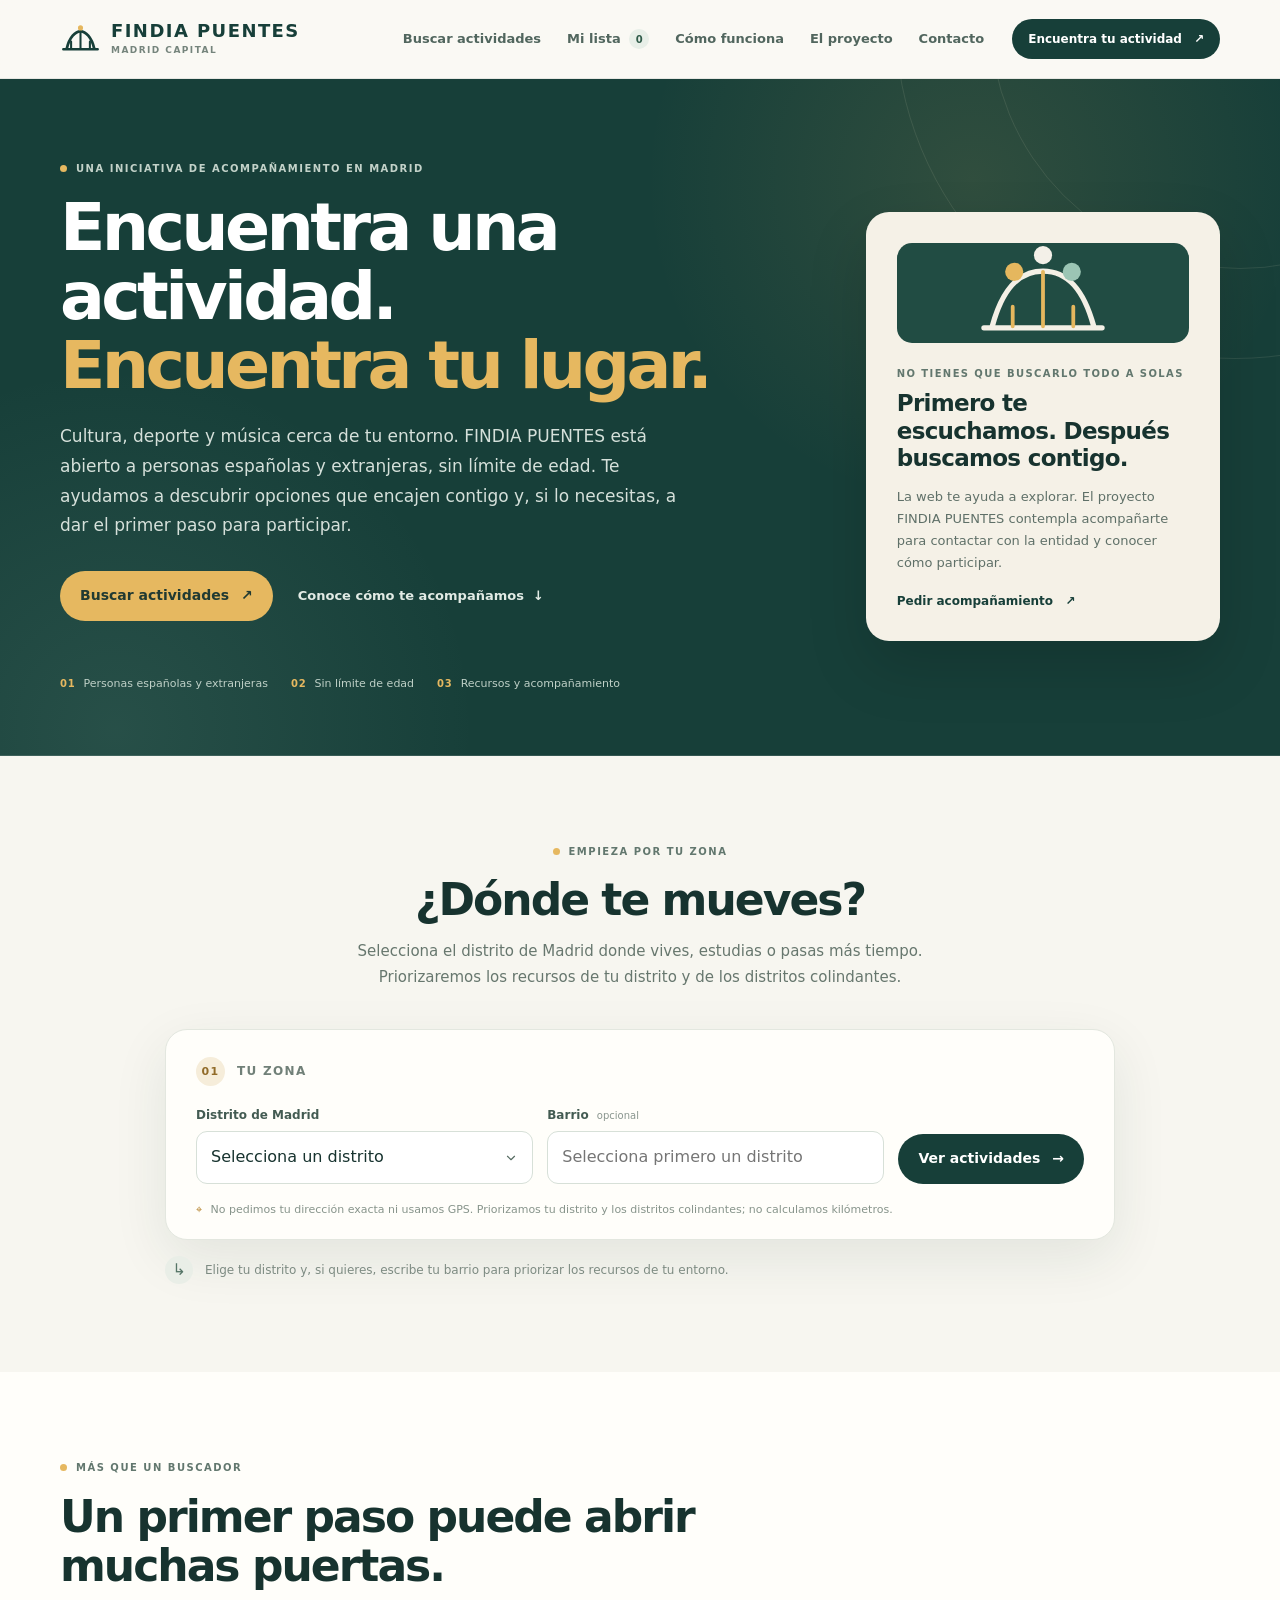
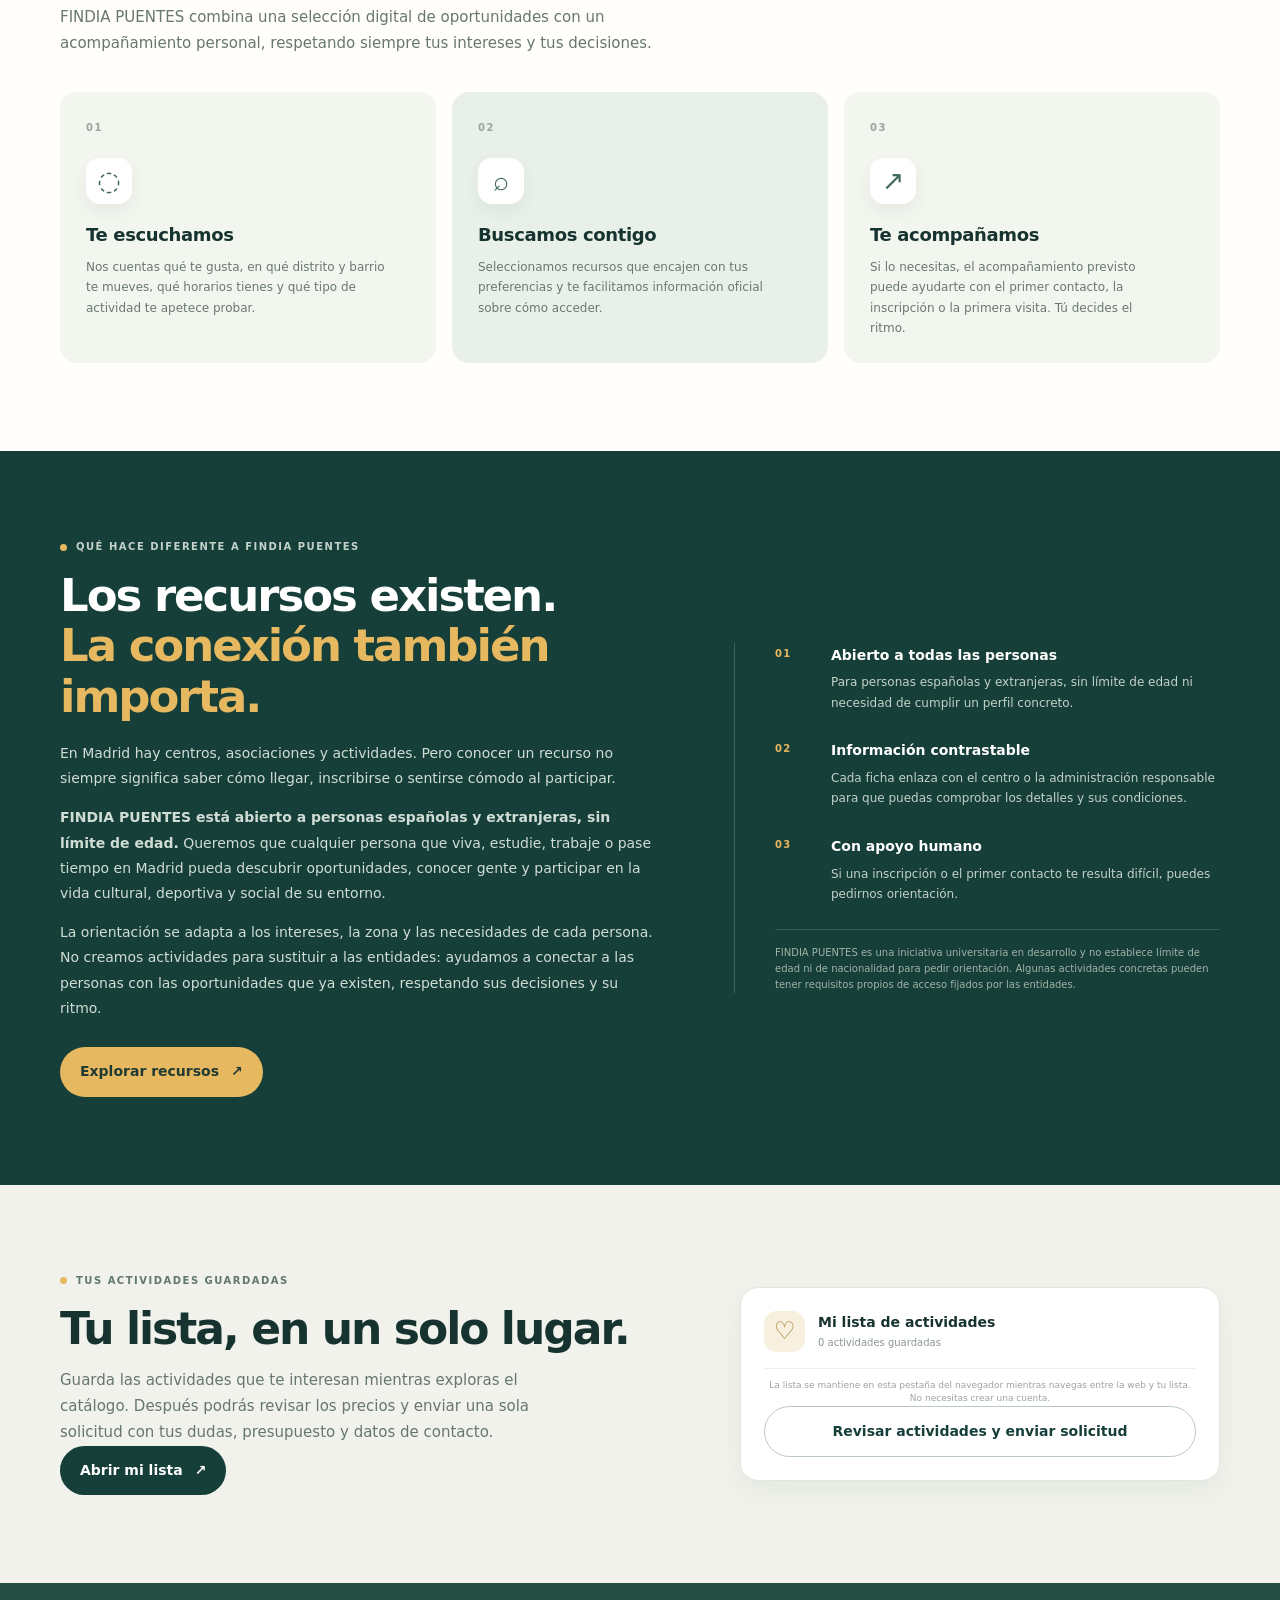
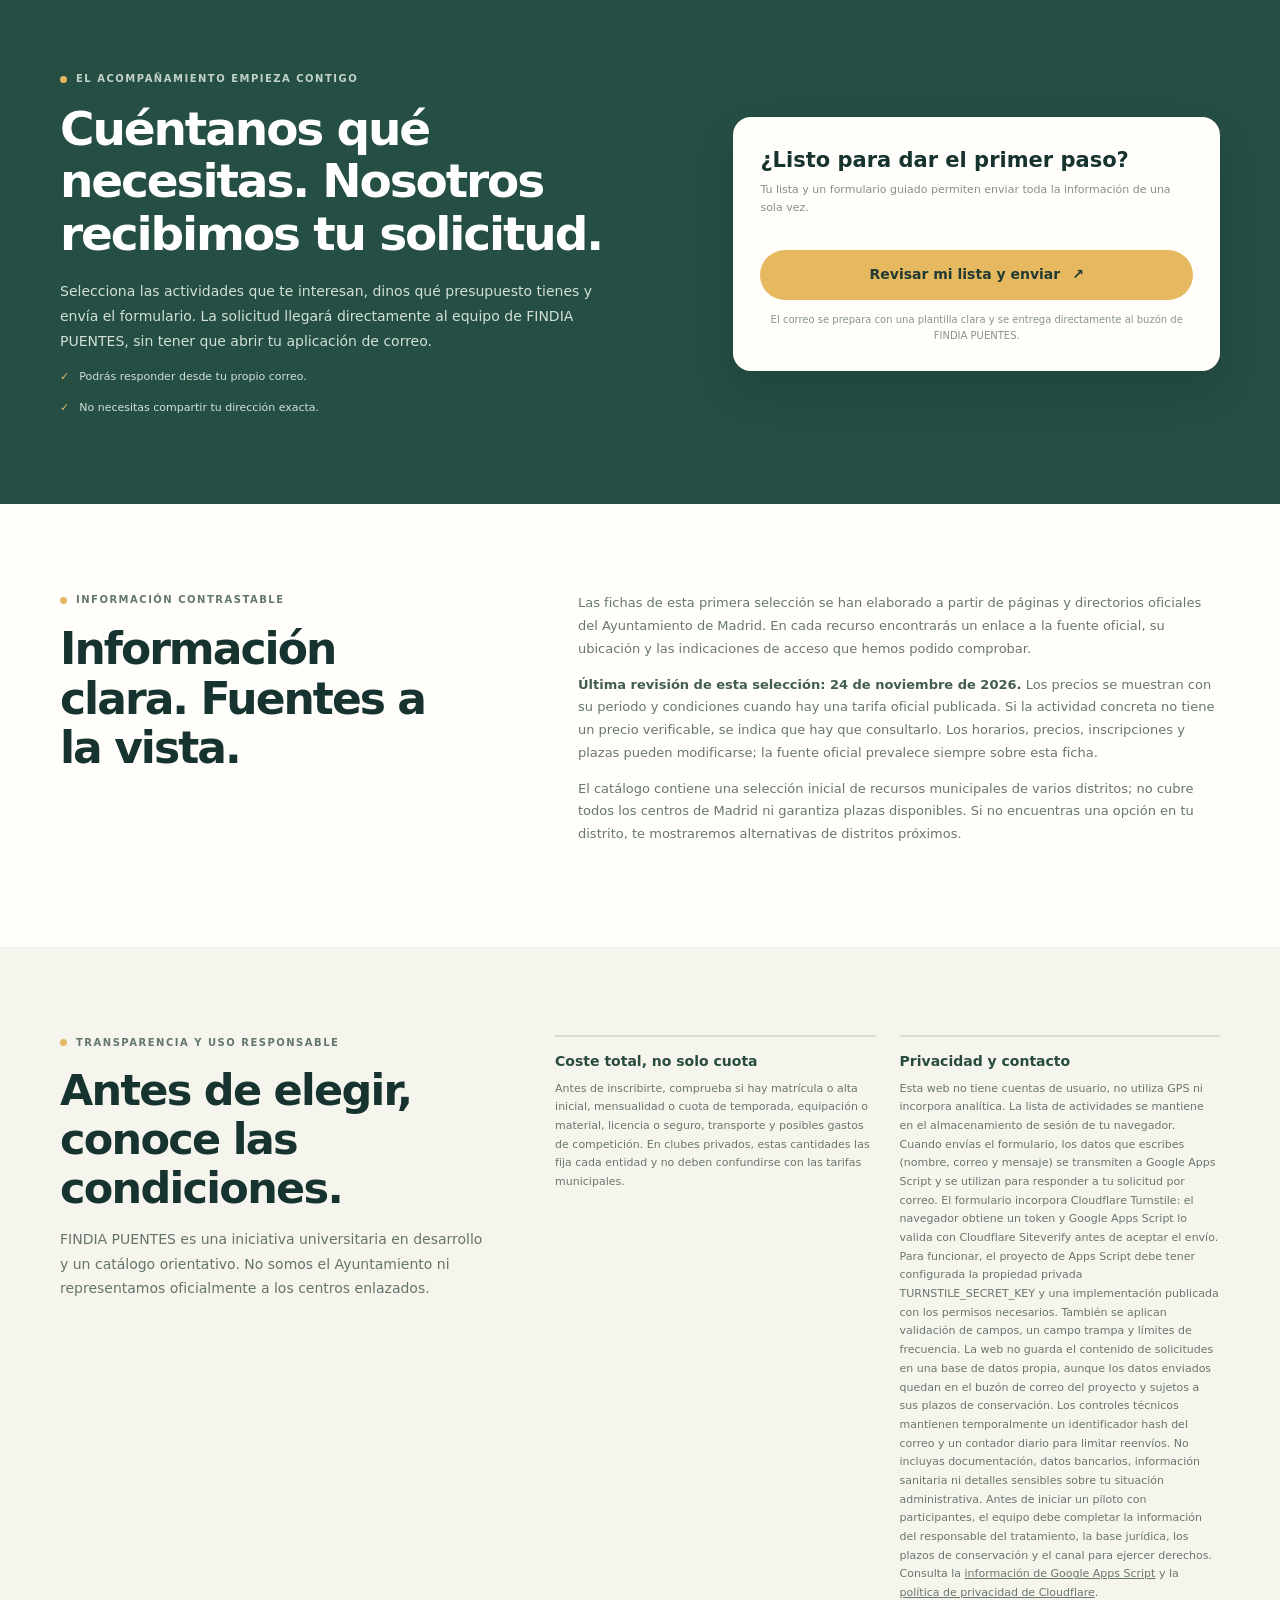
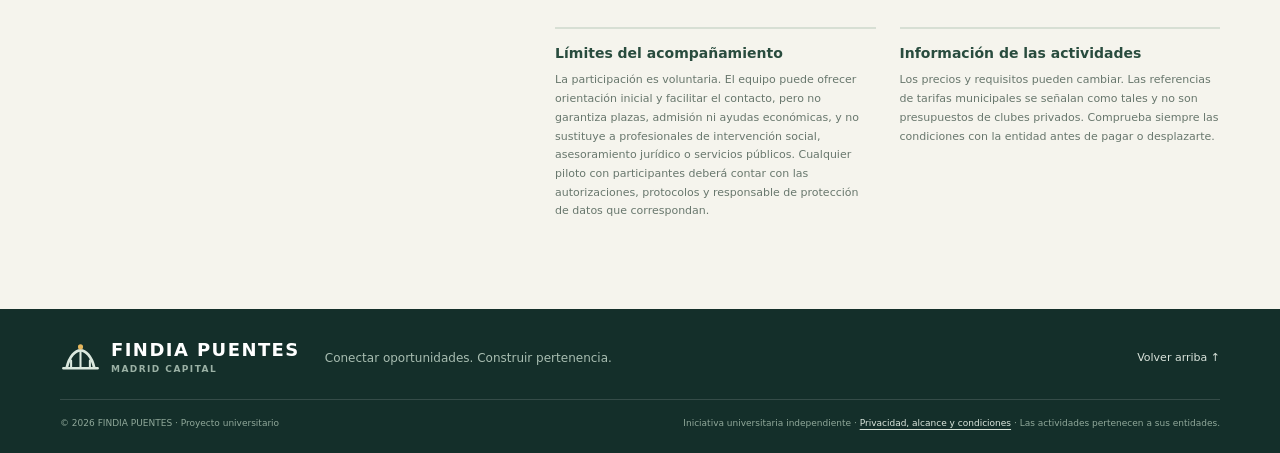
==== index.html @ 43da9911 "Refine page title and refresh presentation stylesheet" ====
<!doctype html>
<html lang="es">
<head>
  <meta charset="utf-8">
  <meta http-equiv="Content-Security-Policy" content="default-src 'self'; base-uri 'self'; object-src 'none'; script-src 'self'; style-src 'self'; img-src 'self' data:; font-src 'self' data:; connect-src 'self'; frame-src 'none'; form-action 'self' https://script.google.com; upgrade-insecure-requests">
  <meta name="referrer" content="strict-origin-when-cross-origin">
  <meta name="viewport" content="width=device-width, initial-scale=1">
  <meta name="theme-color" content="#173f39">
  <title>FINDIA PUENTES | Actividades y acompañamiento en Madrid</title>
  <meta name="description" content="Descubre actividades culturales, deportivas y musicales en Madrid. FINDIA PUENTES conecta a personas españolas y extranjeras de cualquier edad con recursos y acompañamiento en Madrid capital.">
  <meta name="robots" content="index,follow">
  <link rel="canonical" href="https://findialab.me/">
  <link rel="icon" href="./assets/favicon.svg" type="image/svg+xml">
  <link rel="stylesheet" href="./assets/css/puentes.css?v=20261125-presentation-v2">
  <meta property="og:type" content="website">
  <meta property="og:title" content="FINDIA PUENTES | Actividades y acompañamiento en Madrid">
  <meta property="og:description" content="Para personas españolas y extranjeras, sin límite de edad: cultura, deporte, música y acompañamiento en Madrid.">
  <meta property="og:url" content="https://findialab.me/">
</head>
<body>
  <a class="skip-link" href="#contenido">Saltar al contenido</a>
  <header class="site-header">
    <div class="container nav-wrap">
      <a class="brand" href="#inicio" aria-label="FINDIA PUENTES, inicio">
        <span class="brand-symbol" aria-hidden="true">
          <svg viewBox="0 0 48 40" role="img">
            <path d="M4 32h40M8 31c3-13 10-20 16-20s13 7 16 20" fill="none" stroke="currentColor" stroke-width="3.2" stroke-linecap="round"/>
            <path d="M13 31V23m11 8V13m11 18V23" fill="none" stroke="currentColor" stroke-width="2.4" stroke-linecap="round"/>
            <circle cx="24" cy="7" r="3" fill="#e5b75e"/>
          </svg>
        </span>
        <span class="brand-name">FINDIA PUENTES<span class="brand-sub">Madrid capital</span></span>
      </a>
      <button class="menu-toggle" id="menuToggle" type="button" aria-expanded="false" aria-controls="mainNav" aria-label="Abrir menú">☰</button>
      <nav class="main-nav" id="mainNav" aria-label="Navegación principal">
        <a href="#buscar">Buscar actividades</a>
        <a href="./mi-lista.html">Mi lista <span class="nav-count" id="savedCount">0</span></a>
        <a href="#como-funciona">Cómo funciona</a>
        <a href="#proyecto">El proyecto</a>
        <a href="#contacto">Contacto</a>
      </nav>
      <a class="button button-small nav-cta" href="#buscar">Encuentra tu actividad <span aria-hidden="true">↗</span></a>
    </div>
  </header>

  <main id="contenido">
    <section class="hero" id="inicio">
      <div class="hero-orbit hero-orbit-one" aria-hidden="true"></div>
      <div class="hero-orbit hero-orbit-two" aria-hidden="true"></div>
      <div class="container hero-grid">
        <div class="hero-copy">
          <p class="eyebrow eyebrow-light"><span class="eyebrow-dot"></span> Una iniciativa de acompañamiento en Madrid</p>
          <h1>Encuentra una actividad.<br><em>Encuentra tu lugar.</em></h1>
          <p class="hero-lead">Cultura, deporte y música cerca de tu entorno. FINDIA PUENTES está abierto a personas españolas y extranjeras, sin límite de edad. Te ayudamos a descubrir opciones que encajen contigo y, si lo necesitas, a dar el primer paso para participar.</p>
          <div class="hero-actions">
            <a class="button button-gold" href="#buscar">Buscar actividades <span aria-hidden="true">↗</span></a>
            <a class="text-link text-link-light" href="#como-funciona">Conoce cómo te acompañamos <span aria-hidden="true">↓</span></a>
          </div>
          <div class="hero-points">
            <span><b>01</b> Personas españolas y extranjeras</span>
            <span><b>02</b> Sin límite de edad</span>
            <span><b>03</b> Recursos y acompañamiento</span>
          </div>
        </div>
        <aside class="hero-note" aria-label="Qué ofrece FINDIA PUENTES">
          <div class="note-mark" aria-hidden="true">
            <svg viewBox="0 0 180 140">
              <path d="M12 116h156M23 114c13-48 34-73 67-73s54 25 67 73" fill="none" stroke="#f4f0e6" stroke-width="7" stroke-linecap="round"/>
              <path d="M50 114V88m40 26V42m40 72V88" stroke="#e5b75e" stroke-width="5" stroke-linecap="round"/>
              <circle cx="52" cy="42" r="12" fill="#e5b75e"/>
              <circle cx="90" cy="20" r="12" fill="#f3f0e8"/>
              <circle cx="128" cy="42" r="12" fill="#9bc5b4"/>
            </svg>
          </div>
          <p class="note-kicker">No tienes que buscarlo todo a solas</p>
          <h2>Primero te escuchamos. Después buscamos contigo.</h2>
          <p>La web te ayuda a explorar. El proyecto FINDIA PUENTES contempla acompañarte para contactar con la entidad y conocer cómo participar.</p>
          <a href="#contacto" class="note-link">Pedir acompañamiento <span aria-hidden="true">↗</span></a>
        </aside>
      </div>
      <div class="hero-bottom-line" aria-hidden="true"></div>
    </section>

    <section class="finder-section section" id="buscar">
      <div class="container">
        <div class="section-heading section-heading-center">
          <p class="eyebrow"><span class="eyebrow-dot"></span> Empieza por tu zona</p>
          <h2>¿Dónde te mueves?</h2>
          <p>Selecciona el distrito de Madrid donde vives, estudias o pasas más tiempo. Priorizaremos los recursos de tu distrito y de los distritos colindantes.</p>
        </div>

        <div class="finder-panel">
          <div class="finder-step"><span class="step-number">01</span><span>Tu zona</span></div>
          <form id="searchForm" class="finder-form">
            <div class="field-group">
              <label for="zoneSelect">Distrito de Madrid</label>
              <select id="zoneSelect" name="zone" required>
                <option value="">Selecciona un distrito</option>
                <option value="Arganzuela">Arganzuela</option>
                <option value="Barajas">Barajas</option>
                <option value="Carabanchel">Carabanchel</option>
                <option value="Centro">Centro</option>
                <option value="Chamartín">Chamartín</option>
                <option value="Chamberí">Chamberí</option>
                <option value="Ciudad Lineal">Ciudad Lineal</option>
                <option value="Fuencarral-El Pardo">Fuencarral-El Pardo</option>
                <option value="Hortaleza">Hortaleza</option>
                <option value="Latina">Latina</option>
                <option value="Moncloa-Aravaca">Moncloa-Aravaca</option>
                <option value="Moratalaz">Moratalaz</option>
                <option value="Puente de Vallecas">Puente de Vallecas</option>
                <option value="Retiro">Retiro</option>
                <option value="Salamanca">Salamanca</option>
                <option value="San Blas-Canillejas">San Blas-Canillejas</option>
                <option value="Tetuán">Tetuán</option>
                <option value="Usera">Usera</option>
                <option value="Vicálvaro">Vicálvaro</option>
                <option value="Villa de Vallecas">Villa de Vallecas</option>
                <option value="Villaverde">Villaverde</option>
                <option value="__all">Toda Madrid capital</option>
              </select>
            </div>
            <div class="field-group">
              <label for="townSelect">Barrio <span class="optional-label">opcional</span></label>
              <input id="townSelect" name="town" type="text" maxlength="60" placeholder="Selecciona primero un distrito" disabled autocomplete="off">
            </div>
            <button class="button button-primary finder-submit" type="submit">Ver actividades <span aria-hidden="true">→</span></button>
          </form>
          <p class="finder-privacy"><span aria-hidden="true">⌖</span> No pedimos tu dirección exacta ni usamos GPS. Priorizamos tu distrito y los distritos colindantes; no calculamos kilómetros.</p>
        </div>

        <div class="results-area" id="resultsArea" hidden>
          <div class="results-header">
            <div>
              <p class="eyebrow"><span class="eyebrow-dot"></span> Selección FINDIA PUENTES</p>
              <h2 id="resultsTitle">Actividades para explorar</h2>
              <p class="results-description" id="resultsDescription" aria-live="polite"></p>
            </div>
            <div class="results-tools">
              <label class="sort-control" for="sortSelect"><span>Ordenar</span>
                <select id="sortSelect">
                  <option value="cost" selected>Gratis y bajo coste primero</option>
                  <option value="local">Primero mi zona</option>
                </select>
              </label>
            </div>
          </div>

          <div class="category-filters" role="group" aria-label="Filtrar por categoría">
            <button class="filter-chip is-active" type="button" data-category="all" aria-pressed="true">Todas</button>
            <button class="filter-chip" type="button" data-category="cultura" aria-pressed="false"><span class="chip-icon">✳</span> Cultura</button>
            <button class="filter-chip" type="button" data-category="deporte" aria-pressed="false"><span class="chip-icon">◉</span> Deporte</button>
            <button class="filter-chip" type="button" data-category="musica" aria-pressed="false"><span class="chip-icon">♫</span> Música</button>
          </div>

          <div class="results-meta">
            <span id="resultCount">15 opciones</span>
            <button class="subtle-button" id="resetFilters" type="button">Quitar filtros</button>
          </div>
          <div class="resource-grid" id="resourceGrid" aria-live="polite"></div>

          <div class="empty-state" id="emptyState" hidden>
            <div class="empty-icon" aria-hidden="true">⌕</div>
            <h3>Todavía no tenemos una ficha de esta categoría en tu zona.</h3>
            <p>El catálogo inicial es intencionadamente reducido. Puedes consultar todas las fichas de Madrid capital o escribirnos para que busquemos contigo una alternativa más adecuada.</p>
            <button class="button button-outline" id="showAllResources" type="button">Ver todas las opciones de Madrid capital</button>
            <a class="text-link" href="#contacto">Pedir ayuda para buscar <span aria-hidden="true">↗</span></a>
          </div>

          <div class="catalogue-note">
            <span class="catalogue-note-icon" aria-hidden="true">i</span>
            <p><strong>Una selección inicial, no un directorio completo.</strong> Hemos escogido recursos y centros de distintas zonas de Madrid. FINDIA PUENTES no tiene límite de edad, aunque algunas actividades pueden aplicar condiciones propias. La disponibilidad, los horarios y los precios pueden cambiar: comprueba siempre la información en la fuente oficial antes de desplazarte o inscribirte.</p>
          </div>
        </div>

        <div class="first-search-hint" id="firstSearchHint">
          <div class="hint-icon" aria-hidden="true">↳</div>
          <p>Elige tu distrito y, si quieres, escribe tu barrio para priorizar los recursos de tu entorno.</p>
        </div>
      </div>
    </section>

    <section class="how-section section" id="como-funciona">
      <div class="container">
        <div class="section-heading">
          <p class="eyebrow"><span class="eyebrow-dot"></span> Más que un buscador</p>
          <h2>Un primer paso puede abrir muchas puertas.</h2>
          <p>FINDIA PUENTES combina una selección digital de oportunidades con un acompañamiento personal, respetando siempre tus intereses y tus decisiones.</p>
        </div>
        <div class="how-grid">
          <article class="how-card">
            <div class="how-number">01</div>
            <div class="how-icon icon-listen" aria-hidden="true">◌</div>
            <h3>Te escuchamos</h3>
            <p>Nos cuentas qué te gusta, en qué distrito y barrio te mueves, qué horarios tienes y qué tipo de actividad te apetece probar.</p>
          </article>
          <article class="how-card how-card-featured">
            <div class="how-number">02</div>
            <div class="how-icon icon-search" aria-hidden="true">⌕</div>
            <h3>Buscamos contigo</h3>
            <p>Seleccionamos recursos que encajen con tus preferencias y te facilitamos información oficial sobre cómo acceder.</p>
          </article>
          <article class="how-card">
            <div class="how-number">03</div>
            <div class="how-icon icon-connect" aria-hidden="true">↗</div>
            <h3>Te acompañamos</h3>
            <p>Si lo necesitas, el acompañamiento previsto puede ayudarte con el primer contacto, la inscripción o la primera visita. Tú decides el ritmo.</p>
          </article>
        </div>
      </div>
    </section>

    <section class="difference-section section" id="proyecto">
      <div class="container difference-grid">
        <div class="difference-copy">
          <p class="eyebrow eyebrow-light"><span class="eyebrow-dot"></span> Qué hace diferente a FINDIA PUENTES</p>
          <h2>Los recursos existen.<br><em>La conexión también importa.</em></h2>
          <p>En Madrid hay centros, asociaciones y actividades. Pero conocer un recurso no siempre significa saber cómo llegar, inscribirse o sentirse cómodo al participar.</p>
          <p><strong>FINDIA PUENTES está abierto a personas españolas y extranjeras, sin límite de edad.</strong> Queremos que cualquier persona que viva, estudie, trabaje o pase tiempo en Madrid pueda descubrir oportunidades, conocer gente y participar en la vida cultural, deportiva y social de su entorno.</p>
          <p>La orientación se adapta a los intereses, la zona y las necesidades de cada persona. No creamos actividades para sustituir a las entidades: ayudamos a conectar a las personas con las oportunidades que ya existen, respetando sus decisiones y su ritmo.</p>
          <a class="button button-gold" href="#buscar">Explorar recursos <span aria-hidden="true">↗</span></a>
        </div>
        <div class="difference-side">
          <div class="difference-item">
            <span class="difference-symbol">01</span>
            <div><strong>Abierto a todas las personas</strong><p>Para personas españolas y extranjeras, sin límite de edad ni necesidad de cumplir un perfil concreto.</p></div>
          </div>
          <div class="difference-item">
            <span class="difference-symbol">02</span>
            <div><strong>Información contrastable</strong><p>Cada ficha enlaza con el centro o la administración responsable para que puedas comprobar los detalles y sus condiciones.</p></div>
          </div>
          <div class="difference-item">
            <span class="difference-symbol">03</span>
            <div><strong>Con apoyo humano</strong><p>Si una inscripción o el primer contacto te resulta difícil, puedes pedirnos orientación.</p></div>
          </div>
          <p class="difference-disclaimer">FINDIA PUENTES es una iniciativa universitaria en desarrollo y no establece límite de edad ni de nacionalidad para pedir orientación. Algunas actividades concretas pueden tener requisitos propios de acceso fijados por las entidades.</p>
        </div>
      </div>
    </section>

    <section class="selection-section section" id="mi-lista">
      <div class="container selection-grid">
        <div>
          <p class="eyebrow"><span class="eyebrow-dot"></span> Tus actividades guardadas</p>
          <h2>Tu lista, en un solo lugar.</h2>
          <p>Guarda las actividades que te interesan mientras exploras el catálogo. Después podrás revisar los precios y enviar una sola solicitud con tus dudas, presupuesto y datos de contacto.</p>
          <a class="button button-primary" href="./mi-lista.html">Abrir mi lista <span aria-hidden="true">↗</span></a>
        </div>
        <div class="selection-box">
          <div class="selection-box-top">
            <span class="selection-box-icon" aria-hidden="true">♡</span>
            <div><strong>Mi lista de actividades</strong><span id="selectionCount">0 actividades guardadas</span></div>
          </div>
          <p class="selection-note">La lista se mantiene en esta pestaña del navegador mientras navegas entre la web y tu lista. No necesitas crear una cuenta.</p>
          <a class="button button-outline button-block" href="./mi-lista.html">Revisar actividades y enviar solicitud</a>
        </div>
      </div>
    </section>

    <section class="contact-section section" id="contacto">
      <div class="container contact-grid">
        <div class="contact-copy">
          <p class="eyebrow eyebrow-light"><span class="eyebrow-dot"></span> El acompañamiento empieza contigo</p>
          <h2>Cuéntanos qué necesitas. Nosotros recibimos tu solicitud.</h2>
          <p>Selecciona las actividades que te interesan, dinos qué presupuesto tienes y envía el formulario. La solicitud llegará directamente al equipo de FINDIA PUENTES, sin tener que abrir tu aplicación de correo.</p>
          <div class="contact-assurance"><span aria-hidden="true">✓</span> Podrás responder desde tu propio correo.</div>
          <div class="contact-assurance"><span aria-hidden="true">✓</span> No necesitas compartir tu dirección exacta.</div>
        </div>
        <div class="contact-card">
          <h3>¿Listo para dar el primer paso?</h3>
          <p>Tu lista y un formulario guiado permiten enviar toda la información de una sola vez.</p>
          <a class="button button-gold button-block" href="./mi-lista.html#formulario">Revisar mi lista y enviar <span aria-hidden="true">↗</span></a>
          <p class="contact-status">El correo se prepara con una plantilla clara y se entrega directamente al buzón de FINDIA PUENTES.</p>
        </div>
      </div>
    </section>

    <section class="trust-section section">
      <div class="container trust-grid">
        <div>
          <p class="eyebrow"><span class="eyebrow-dot"></span> Información contrastable</p>
          <h2>Información clara. Fuentes a la vista.</h2>
        </div>
        <div class="trust-copy">
          <p>Las fichas de esta primera selección se han elaborado a partir de páginas y directorios oficiales del Ayuntamiento de Madrid. En cada recurso encontrarás un enlace a la fuente oficial, su ubicación y las indicaciones de acceso que hemos podido comprobar.</p>
          <p><strong>Última revisión de esta selección: 24 de noviembre de 2026.</strong> Los precios se muestran con su periodo y condiciones cuando hay una tarifa oficial publicada. Si la actividad concreta no tiene un precio verificable, se indica que hay que consultarlo. Los horarios, precios, inscripciones y plazas pueden modificarse; la fuente oficial prevalece siempre sobre esta ficha.</p>
          <p>El catálogo contiene una selección inicial de recursos municipales de varios distritos; no cubre todos los centros de Madrid ni garantiza plazas disponibles. Si no encuentras una opción en tu distrito, te mostraremos alternativas de distritos próximos.</p>
        </div>
      </div>
    </section>
    <section class="privacy-section section" id="privacidad">
      <div class="container privacy-grid">
        <div>
          <p class="eyebrow"><span class="eyebrow-dot"></span> Transparencia y uso responsable</p>
          <h2>Antes de elegir, conoce las condiciones.</h2>
          <p class="privacy-intro">FINDIA PUENTES es una iniciativa universitaria en desarrollo y un catálogo orientativo. No somos el Ayuntamiento ni representamos oficialmente a los centros enlazados.</p>
        </div>
        <div class="privacy-copy">
          <article>
            <h3>Coste total, no solo cuota</h3>
            <p>Antes de inscribirte, comprueba si hay matrícula o alta inicial, mensualidad o cuota de temporada, equipación o material, licencia o seguro, transporte y posibles gastos de competición. En clubes privados, estas cantidades las fija cada entidad y no deben confundirse con las tarifas municipales.</p>
          </article>
          <article>
            <h3>Privacidad y contacto</h3>
            <p>Esta web no tiene cuentas de usuario, no utiliza GPS ni incorpora analítica. La lista de actividades se mantiene en el almacenamiento de sesión de tu navegador. Cuando envías el formulario, los datos que escribes (nombre, correo y mensaje) se transmiten a Google Apps Script y se utilizan para responder a tu solicitud por correo. El formulario incorpora Cloudflare Turnstile: el navegador obtiene un token y Google Apps Script lo valida con Cloudflare Siteverify antes de aceptar el envío. Para funcionar, el proyecto de Apps Script debe tener configurada la propiedad privada TURNSTILE_SECRET_KEY y una implementación publicada con los permisos necesarios. También se aplican validación de campos, un campo trampa y límites de frecuencia. La web no guarda el contenido de solicitudes en una base de datos propia, aunque los datos enviados quedan en el buzón de correo del proyecto y sujetos a sus plazos de conservación. Los controles técnicos mantienen temporalmente un identificador hash del correo y un contador diario para limitar reenvíos. No incluyas documentación, datos bancarios, información sanitaria ni detalles sensibles sobre tu situación administrativa. Antes de iniciar un piloto con participantes, el equipo debe completar la información del responsable del tratamiento, la base jurídica, los plazos de conservación y el canal para ejercer derechos. Consulta la <a href="https://developers.google.com/apps-script/guides/web" target="_blank" rel="noopener noreferrer">información de Google Apps Script</a> y la <a href="https://www.cloudflare.com/privacypolicy/" target="_blank" rel="noopener noreferrer">política de privacidad de Cloudflare</a>.</p>
          </article>
          <article>
            <h3>Límites del acompañamiento</h3>
            <p>La participación es voluntaria. El equipo puede ofrecer orientación inicial y facilitar el contacto, pero no garantiza plazas, admisión ni ayudas económicas, y no sustituye a profesionales de intervención social, asesoramiento jurídico o servicios públicos. Cualquier piloto con participantes deberá contar con las autorizaciones, protocolos y responsable de protección de datos que correspondan.</p>
          </article>
          <article>
            <h3>Información de las actividades</h3>
            <p>Los precios y requisitos pueden cambiar. Las referencias de tarifas municipales se señalan como tales y no son presupuestos de clubes privados. Comprueba siempre las condiciones con la entidad antes de pagar o desplazarte.</p>
          </article>
        </div>
      </div>
    </section>
  </main>

  <footer class="site-footer">
    <div class="container footer-top">
      <a class="brand brand-footer" href="#inicio">
        <span class="brand-symbol" aria-hidden="true">
          <svg viewBox="0 0 48 40"><path d="M4 32h40M8 31c3-13 10-20 16-20s13 7 16 20" fill="none" stroke="currentColor" stroke-width="3.2" stroke-linecap="round"/><path d="M13 31V23m11 8V13m11 18V23" fill="none" stroke="currentColor" stroke-width="2.4" stroke-linecap="round"/><circle cx="24" cy="7" r="3" fill="#e5b75e"/></svg>
        </span>
        <span class="brand-name">FINDIA PUENTES<span class="brand-sub">Madrid capital</span></span>
      </a>
      <p>Conectar oportunidades. Construir pertenencia.</p>
      <a href="#inicio" class="back-top">Volver arriba ↑</a>
    </div>
    <div class="container footer-bottom">
      <span>© 2026 FINDIA PUENTES · Proyecto universitario</span>
      <span>Iniciativa universitaria independiente · <a href="#privacidad">Privacidad, alcance y condiciones</a> · Las actividades pertenecen a sus entidades.</span>
    </div>
  </footer>
  <div class="toast" id="toast" role="status" aria-live="polite"></div>

  <script src="./assets/js/puentes-data.js?v=20261125"></script>
  <script src="./assets/js/puentes.js?v=20261125"></script>
</body>
</html>
---- assets/css/puentes.css ----
:root {
  --ink:#17332f; --ink-soft:#405a54; --green:#173f39; --green-2:#285e52;
  --green-pale:#e7efeb; --cream:#f7f6f0; --paper:#fffefa; --gold:#e6b860;
  --gold-soft:#f6edda; --line:#dfe5de; --muted:#708078; --white:#fff;
  --shadow:0 18px 55px rgba(22,53,47,.09); --radius:22px;
  --font:Inter,ui-sans-serif,system-ui,-apple-system,BlinkMacSystemFont,"Segoe UI",sans-serif;
}
*{box-sizing:border-box}
html{scroll-behavior:smooth;scroll-padding-top:92px}
body{margin:0;background:var(--cream);color:var(--ink);font-family:var(--font);line-height:1.55}
a{color:inherit}
button,input,select,textarea{font:inherit}
button,a,select{-webkit-tap-highlight-color:transparent}
button{cursor:pointer}
[hidden]{display:none!important}
.container{width:min(1160px,calc(100% - 44px));margin:0 auto}
.skip-link{position:absolute;left:12px;top:-60px;background:#fff;color:#102c27;padding:10px 16px;border-radius:8px;z-index:1000}
.skip-link:focus{top:12px}
.site-header{position:sticky;top:0;z-index:50;background:rgba(250,249,244,.94);border-bottom:1px solid rgba(23,51,47,.09);backdrop-filter:blur(12px)}
.nav-wrap{min-height:78px;display:flex;align-items:center;gap:28px}
.brand{display:inline-flex;align-items:center;gap:10px;text-decoration:none;flex-shrink:0}
.brand-symbol{width:41px;height:38px;color:var(--green);display:grid;place-items:center}
.brand-symbol svg{width:100%;height:100%}
.brand-name{font-size:18px;line-height:1.05;letter-spacing:.08em;font-weight:850;color:var(--green)}
.brand-sub{display:block;margin-top:5px;font-size:9px;letter-spacing:.16em;text-transform:uppercase;color:#75847c;font-weight:700}
.main-nav{display:flex;align-items:center;justify-content:center;gap:26px;margin-left:auto}
.main-nav a{font-size:13px;text-decoration:none;color:#51665e;font-weight:650;transition:color .2s}
.main-nav a:hover{color:var(--green)}
.button{display:inline-flex;align-items:center;justify-content:center;gap:12px;border:0;border-radius:999px;padding:14px 20px;font-weight:750;font-size:14px;text-decoration:none;transition:transform .2s,box-shadow .2s,background .2s}
.button:hover{transform:translateY(-2px);box-shadow:0 9px 20px rgba(19,52,46,.13)}
.button:focus-visible,.text-link:focus-visible,.main-nav a:focus-visible,button:focus-visible,a:focus-visible,select:focus-visible,input:focus-visible,textarea:focus-visible{outline:3px solid #d59d3f;outline-offset:3px}
.button-small{padding:11px 16px;font-size:12px}
.button-primary{background:var(--green);color:#fff}
.button-primary:hover{background:#24554a}
.button-gold{background:var(--gold);color:#213a32}
.button-gold:hover{background:#efc879}
.button-outline{color:var(--green);border:1px solid #b9c9c0;background:transparent}
.button-block{width:100%}
.nav-cta{background:var(--green);color:#fff}
.menu-toggle{display:none;border:1px solid var(--line);background:#fff;border-radius:10px;padding:8px 11px;color:var(--green)}
.hero{position:relative;overflow:hidden;background:#173f39;color:#fff;padding:82px 0 64px}
.hero:before{content:"";position:absolute;inset:0;background:radial-gradient(circle at 76% 15%,rgba(230,184,96,.12),transparent 29%),radial-gradient(circle at 9% 96%,rgba(156,198,180,.12),transparent 27%);pointer-events:none}
.hero-grid{position:relative;display:grid;grid-template-columns:minmax(0,1.35fr) minmax(300px,.65fr);align-items:center;gap:70px}
.hero-copy{max-width:700px}
.eyebrow{display:flex;align-items:center;gap:9px;color:#62776e;text-transform:uppercase;letter-spacing:.15em;font-size:10px;font-weight:850;margin:0 0 16px}
.eyebrow-light{color:#c3d2c9}
.eyebrow-dot{display:inline-block;width:7px;height:7px;background:var(--gold);border-radius:50%}
.hero h1{font-size:clamp(42px,5.2vw,70px);line-height:1.04;letter-spacing:-.055em;margin:0 0 22px;font-weight:830}
.hero h1 em,.difference-copy h2 em{font-style:normal;color:var(--gold)}
.hero-lead{max-width:620px;color:#d5e0da;font-size:17px;line-height:1.75;margin:0}
.hero-actions{display:flex;align-items:center;gap:25px;margin-top:30px;flex-wrap:wrap}
.text-link{display:inline-flex;align-items:center;gap:9px;color:var(--green);font-size:13px;font-weight:750;text-decoration:none}
.text-link:hover{text-decoration:underline;text-underline-offset:4px}
.text-link-light{color:#e2ebe5}
.hero-points{display:flex;flex-wrap:wrap;gap:23px;margin-top:54px;color:#bfd0c7;font-size:11px}
.hero-points span{display:flex;align-items:center;gap:8px}
.hero-points b{color:var(--gold);font-size:10px;letter-spacing:.08em}
.hero-note{position:relative;background:#f5f1e7;color:var(--ink);padding:31px 31px 28px;border-radius:23px;box-shadow:0 26px 60px rgba(0,0,0,.15);max-width:370px;justify-self:end}
.note-mark{height:100px;display:flex;align-items:center;justify-content:center;background:#214c43;border-radius:15px;margin-bottom:23px;overflow:hidden}
.note-mark svg{height:106px;width:160px}
.note-kicker{font-size:10px;color:#62776e;font-weight:800;text-transform:uppercase;letter-spacing:.14em;margin:0 0 9px}
.hero-note h2{font-size:23px;line-height:1.2;letter-spacing:-.03em;margin:0 0 13px}
.hero-note p:not(.note-kicker){font-size:13px;color:#5f7068;line-height:1.7;margin:0}
.note-link{display:inline-block;margin-top:18px;color:var(--green);font-size:12px;font-weight:800;text-decoration:none}
.note-link span{margin-left:8px}
.hero-orbit{position:absolute;border:1px solid rgba(240,230,203,.10);border-radius:50%;pointer-events:none}
.hero-orbit-one{width:500px;height:500px;right:-210px;top:-310px}
.hero-orbit-two{width:680px;height:680px;right:-295px;top:-400px}
.hero-bottom-line{position:absolute;height:1px;bottom:0;left:0;right:0;background:rgba(255,255,255,.12)}
.section{padding:88px 0}
.section-heading{max-width:670px;margin-bottom:36px}
.section-heading-center{text-align:center;margin:0 auto 38px}
.section-heading-center .eyebrow{justify-content:center}
.section-heading h2,.selection-grid h2,.trust-grid h2{font-size:clamp(30px,3.6vw,44px);line-height:1.13;letter-spacing:-.045em;margin:0 0 13px}
.section-heading p:not(.eyebrow),.selection-grid>div:first-child>p:not(.eyebrow),.trust-copy p{color:#67776e;font-size:15px;line-height:1.75;margin:0}
.finder-section{background:#f7f6f0}
.finder-panel{max-width:950px;margin:0 auto;background:var(--paper);border:1px solid #e3e7df;box-shadow:var(--shadow);padding:27px 30px 21px;border-radius:var(--radius)}
.finder-step{display:flex;align-items:center;gap:12px;font-size:12px;color:#718078;font-weight:800;text-transform:uppercase;letter-spacing:.11em;margin-bottom:20px}
.step-number{width:29px;height:29px;border-radius:50%;display:grid;place-items:center;background:var(--gold-soft);color:#916b29;font-size:11px}
.finder-form{display:grid;grid-template-columns:1fr 1fr auto;gap:14px;align-items:end}
.field-group{display:flex;flex-direction:column;gap:7px}
.field-group label,.contact-card label{font-size:12px;font-weight:750;color:#435b52}
.optional-label{font-size:10px;color:#89958e;font-weight:500;margin-left:4px}
select,input,textarea{border:1px solid #d7e0d8;background:#fff;border-radius:11px;padding:13px 14px;color:var(--ink);min-width:0}
select{appearance:none;background-image:url("data:image/svg+xml,%3Csvg xmlns='http://www.w3.org/2000/svg' width='14' height='14' viewBox='0 0 24 24' fill='none' stroke='%23566c62' stroke-width='2' stroke-linecap='round' stroke-linejoin='round'%3E%3Cpath d='m6 9 6 6 6-6'/%3E%3C/svg%3E");background-repeat:no-repeat;background-position:right 14px center;padding-right:38px}
select:disabled{background-color:#f2f3ef;color:#8c9990}
.finder-submit{white-space:nowrap;min-height:47px}
.finder-privacy{color:#87948b;font-size:11px;margin:17px 0 0}
.finder-privacy span{color:#b88734;margin-right:5px}
.results-area{margin-top:67px}
.results-header{display:flex;justify-content:space-between;align-items:end;gap:20px;margin-bottom:23px}
.results-header .eyebrow{margin-bottom:10px}
.results-header h2{font-size:clamp(28px,3vw,38px);letter-spacing:-.04em;line-height:1.1;margin:0 0 8px}
.results-description{font-size:13px;color:#738178;margin:0}
.results-tools{display:flex;align-items:center;gap:10px}
.sort-control{display:flex;align-items:center;gap:8px;color:#78867e;font-size:11px}
.sort-control select{padding:9px 30px 9px 11px;border-radius:9px;font-size:11px}
.category-filters{display:flex;gap:9px;flex-wrap:wrap;margin-bottom:17px}
.filter-chip{border:1px solid #dbe3dc;background:#fff;color:#52675e;border-radius:999px;padding:10px 17px;font-size:12px;font-weight:750}
.filter-chip span:not(.chip-icon){margin-left:7px;color:#89978f;font-size:10px}
.filter-chip.is-active{background:var(--green);border-color:var(--green);color:#fff}
.filter-chip.is-active span{color:#e7d8b9}
.chip-icon{margin-right:6px;color:#b18435}
.results-meta{display:flex;align-items:center;justify-content:space-between;margin:0 0 14px;color:#829087;font-size:11px}
.subtle-button{border:0;background:transparent;color:#567268;font-size:11px;font-weight:750;text-decoration:underline;text-underline-offset:3px;padding:4px}
.resource-grid{display:grid;grid-template-columns:repeat(3,minmax(0,1fr));gap:16px}
.resource-card{background:#fff;border:1px solid #e0e6df;border-radius:18px;padding:21px;display:flex;flex-direction:column;min-height:360px;transition:transform .2s,box-shadow .2s,border-color .2s}
.resource-card:hover{transform:translateY(-3px);box-shadow:0 16px 35px rgba(22,53,47,.08);border-color:#c7d6cb}
.card-topline{display:flex;justify-content:space-between;gap:8px;align-items:center;margin-bottom:15px}
.card-category{font-size:9px;font-weight:850;text-transform:uppercase;letter-spacing:.13em;color:#6c8176}
.card-category:before{content:"";display:inline-block;width:6px;height:6px;border-radius:50%;background:var(--gold);margin-right:7px;vertical-align:1px}
.location-tag{font-size:9px;color:#5b7669;background:#eef4ef;padding:5px 8px;border-radius:999px;white-space:nowrap}
.location-tag.is-other{background:#f3f1eb;color:#8b8370}
.resource-card h3{font-size:19px;line-height:1.24;letter-spacing:-.025em;margin:0 0 9px}
.card-place{font-size:11px;color:#809087;margin:0 0 12px}
.card-summary{font-size:12px;color:#63746a;line-height:1.65;margin:0 0 15px}
.card-activity{font-size:11px;color:#435b52;background:#f5f7f3;border-radius:11px;padding:12px;margin:0 0 13px}
.card-activity strong{display:block;color:#334d43;font-size:10px;text-transform:uppercase;letter-spacing:.07em;margin-bottom:4px}
.card-facts{display:grid;gap:8px;margin:0 0 15px}
.card-fact{display:grid;grid-template-columns:58px 1fr;gap:9px;font-size:10px;line-height:1.5}
.card-fact dt{color:#89968e;font-weight:700}
.card-fact dd{color:#5b6e63;margin:0}
.price-pill{display:inline-flex;align-self:flex-start;gap:5px;align-items:center;background:#f8f1df;color:#87652d;border-radius:999px;padding:6px 10px;font-size:10px;font-weight:800;margin-top:auto;margin-bottom:15px}
.price-pill.free{background:#e8f2e9;color:#357052}
.card-actions{display:flex;flex-wrap:wrap;gap:8px;border-top:1px solid #edf0eb;padding-top:13px}
.card-action{display:inline-flex;align-items:center;justify-content:center;gap:5px;text-decoration:none;border:1px solid #dce4dc;border-radius:9px;padding:8px 10px;font-size:10px;font-weight:750;color:#4f695d;background:#fff}
.card-action:hover{background:#eff5ef}
.card-action-save{margin-left:auto;background:var(--green);color:#fff;border-color:var(--green)}
.card-action-save.is-saved{background:#e9f2ed;color:#315e49;border-color:#cadfd0}
.card-source{font-size:9px;color:#9aa49d;margin:10px 0 0}
.catalogue-note{display:flex;gap:12px;align-items:flex-start;background:#f0f2eb;border-radius:13px;padding:15px 17px;margin-top:22px}
.catalogue-note-icon{width:20px;height:20px;display:grid;place-items:center;border-radius:50%;background:#dce6db;color:#466c57;font-size:12px;font-weight:850;flex-shrink:0}
.catalogue-note p{font-size:11px;color:#66766b;line-height:1.65;margin:0}
.empty-state{padding:35px 22px;border:1px dashed #cfdad0;border-radius:18px;text-align:center;background:#fff;margin-top:12px}
.empty-icon{font-size:34px;color:#a68a54}
.empty-state h3{font-size:20px;margin:8px 0}
.empty-state p{max-width:580px;margin:0 auto 18px;color:#708078;font-size:13px}
.empty-state .text-link{margin-left:16px}
.first-search-hint{max-width:950px;margin:16px auto 0;display:flex;align-items:center;gap:12px;color:#7d8b82}
.first-search-hint p{font-size:12px;margin:0}
.hint-icon{width:28px;height:28px;display:grid;place-items:center;background:#e9eee7;border-radius:50%;color:#557567}
.how-section{background:#fffefa}
.how-grid{display:grid;grid-template-columns:repeat(3,1fr);gap:16px}
.how-card{position:relative;padding:28px 26px 25px;border-radius:17px;background:#f3f5ef;min-height:235px;overflow:hidden}
.how-card-featured{background:#e8f0e9}
.how-number{font-size:10px;letter-spacing:.16em;color:#9aa69c;font-weight:850}
.how-icon{width:46px;height:46px;border-radius:14px;background:#fff;display:grid;place-items:center;color:#426a58;font-size:27px;margin:22px 0 17px;box-shadow:0 7px 16px rgba(34,72,58,.06)}
.how-card h3{font-size:18px;margin:0 0 8px;letter-spacing:-.02em}
.how-card p{font-size:12px;line-height:1.7;color:#69796f;margin:0;max-width:300px}
.difference-section{background:#173f39;color:#fff;position:relative;overflow:hidden}
.difference-grid{display:grid;grid-template-columns:1.1fr .9fr;gap:80px;align-items:center}
.difference-copy h2{font-size:clamp(31px,3.6vw,45px);line-height:1.12;letter-spacing:-.045em;margin:0 0 19px}
.difference-copy p:not(.eyebrow){font-size:14px;color:#d0ddd5;line-height:1.8;max-width:600px}
.difference-copy .button{margin-top:12px}
.difference-side{border-left:1px solid rgba(255,255,255,.17);padding-left:40px}
.difference-item{display:grid;grid-template-columns:42px 1fr;gap:14px;margin:0 0 25px}
.difference-symbol{font-size:10px;font-weight:850;color:var(--gold);letter-spacing:.12em;padding-top:3px}
.difference-item strong{font-size:14px}
.difference-item p{font-size:12px;line-height:1.7;color:#c2d2c8;margin:5px 0 0}
.difference-disclaimer{font-size:10px;line-height:1.6;color:#9fb4a8;border-top:1px solid rgba(255,255,255,.14);padding-top:15px;margin:4px 0 0}
.selection-section{background:#f0f2eb}
.selection-grid{display:grid;grid-template-columns:1fr .8fr;gap:80px;align-items:center}
.selection-grid>div:first-child>p:not(.eyebrow){max-width:490px}
.selection-box{background:#fff;border:1px solid #e0e7df;border-radius:18px;padding:23px;box-shadow:0 10px 30px rgba(22,53,47,.05)}
.selection-box-top{display:flex;align-items:center;gap:13px;padding-bottom:16px;border-bottom:1px solid #edf0eb}
.selection-box-icon{width:41px;height:41px;border-radius:13px;background:#f7f0df;color:#a77c30;display:grid;place-items:center;font-size:24px}
.selection-box-top strong{display:block;font-size:14px}
.selection-box-top span:last-child{display:block;font-size:10px;color:#8a978e;margin-top:2px}
.selection-list{list-style:none;padding:0;margin:13px 0 17px;max-height:155px;overflow:auto}
.selection-list li{font-size:11px;color:#50675b;padding:7px 0;border-bottom:1px solid #f0f2ed}
.selection-list .selection-empty{color:#9aa49d;border:0}
.selection-note{color:#9aa49d;font-size:9px;text-align:center;line-height:1.5;margin:10px 0 0}
.contact-section{background:#254e45;color:#fff}
.contact-grid{display:grid;grid-template-columns:1fr .82fr;gap:80px;align-items:center}
.contact-copy h2{font-size:clamp(32px,3.7vw,47px);line-height:1.12;letter-spacing:-.045em;margin:0 0 18px;max-width:600px}
.contact-copy>p:not(.eyebrow){max-width:560px;color:#d2dfd7;font-size:14px;line-height:1.8}
.contact-assurance{display:flex;align-items:flex-start;gap:10px;color:#d0dfd6;font-size:11px;margin-top:14px}
.contact-assurance span{color:var(--gold);font-weight:900}
.contact-card{background:#fffefa;color:var(--ink);padding:27px;border-radius:18px;box-shadow:0 20px 45px rgba(0,0,0,.13)}
.contact-card h3{font-size:21px;margin:0 0 5px}
.contact-card>p:first-of-type{font-size:11px;color:#849087;line-height:1.6;margin:0 0 18px}
.contact-card label{display:block;margin:12px 0 6px}
.contact-card input,.contact-card textarea{width:100%;font-size:12px}
.contact-card textarea{resize:vertical;min-height:100px}
.contact-card .button{margin-top:16px}
.copy-button{display:block;margin:11px auto 0;border:0;background:transparent;color:#567568;text-decoration:underline;text-underline-offset:3px;font-size:11px;font-weight:700}
.contact-status{font-size:10px;color:#87948c;line-height:1.6;text-align:center;margin:12px 0 0}
.trust-section{background:#fffefa}
.trust-grid{display:grid;grid-template-columns:.8fr 1.2fr;gap:90px;align-items:start}
.trust-grid h2{max-width:380px}
.trust-copy p{font-size:13px;margin:0 0 13px}
.trust-copy strong{color:#435d51}
.site-footer{background:#142f2a;color:#dbe5de;padding:30px 0 22px}
.footer-top{display:flex;align-items:center;gap:25px;padding-bottom:22px}
.brand-footer .brand-name{color:#fff}
.brand-footer .brand-sub{color:#9bb1a5}
.brand-footer .brand-symbol{color:#dbe8de}
.footer-top>p{margin:0;color:#a8bdb1;font-size:12px}
.back-top{margin-left:auto;color:#d9e3db;font-size:11px;text-decoration:none}
.footer-bottom{display:flex;justify-content:space-between;gap:20px;border-top:1px solid rgba(255,255,255,.14);padding-top:17px;color:#90a89a;font-size:9px}
.toast{position:fixed;z-index:100;left:50%;bottom:24px;transform:translate(-50%,20px);opacity:0;pointer-events:none;background:#173f39;color:#fff;border:1px solid rgba(255,255,255,.16);box-shadow:0 12px 30px rgba(0,0,0,.18);padding:12px 18px;border-radius:999px;font-size:12px;max-width:min(90vw,550px);text-align:center;transition:opacity .2s,transform .2s}
.toast.is-visible{opacity:1;transform:translate(-50%,0)}
@media(max-width:980px){
  .main-nav{gap:15px}
  .main-nav a{font-size:12px}
  .nav-cta{display:none}
  .hero-grid{gap:40px}
  .difference-grid,.selection-grid,.contact-grid,.trust-grid{gap:45px}
  .resource-grid{grid-template-columns:repeat(2,minmax(0,1fr))}
}
@media(max-width:760px){
  html{scroll-padding-top:76px}
  .container{width:min(100% - 32px,600px)}
  .nav-wrap{min-height:68px;gap:12px}
  .menu-toggle{display:block;margin-left:auto}
  .main-nav{display:none;position:absolute;top:67px;left:0;right:0;background:#fbfaf5;padding:17px 22px 22px;border-bottom:1px solid var(--line);box-shadow:0 15px 25px rgba(20,50,43,.08);flex-direction:column;align-items:stretch;gap:15px}
  .main-nav.is-open{display:flex}
  .main-nav a{font-size:14px}
  .hero{padding:60px 0 48px}
  .hero-grid{grid-template-columns:1fr;gap:35px}
  .hero-note{justify-self:start;max-width:460px}
  .hero h1{font-size:clamp(42px,10vw,58px)}
  .hero-lead{font-size:15px}
  .hero-points{margin-top:34px;gap:12px 19px}
  .section{padding:65px 0}
  .finder-panel{padding:22px 19px}
  .finder-form{grid-template-columns:1fr}
  .finder-submit{width:100%}
  .results-header{align-items:start;flex-direction:column}
  .results-tools{width:100%;justify-content:flex-end}
  .resource-grid{grid-template-columns:1fr}
  .resource-card{min-height:auto}
  .how-grid{grid-template-columns:1fr}
  .how-card{min-height:0}
  .difference-grid,.selection-grid,.contact-grid,.trust-grid{grid-template-columns:1fr;gap:35px}
  .difference-side{border-left:0;border-top:1px solid rgba(255,255,255,.17);padding:28px 0 0}
  .selection-grid>div:first-child>p:not(.eyebrow){max-width:none}
  .footer-top{flex-wrap:wrap;gap:14px}
  .footer-top>p{width:100%;order:3}
  .back-top{margin-left:auto}
  .footer-bottom{flex-direction:column;gap:8px}
  .sort-control{width:100%;justify-content:flex-end}
}
@media(max-width:420px){
  .brand-name{font-size:16px}
  .brand-symbol{width:35px}
  .hero-actions{align-items:flex-start;flex-direction:column;gap:18px}
  .hero-points{display:grid;grid-template-columns:1fr 1fr}
  .finder-privacy{line-height:1.6}
  .filter-chip{padding:9px 13px}
  .card-actions{display:grid;grid-template-columns:1fr 1fr}
  .card-action-save{margin-left:0}
  .empty-state .text-link{display:flex;justify-content:center;margin:15px 0 0}
}
@media(prefers-reduced-motion:reduce){
  *,*::before,*::after{scroll-behavior:auto!important;animation-duration:.01ms!important;animation-iteration-count:1!important;transition-duration:.01ms!important}
}
/* Mejoras de accesibilidad, coste y lista personal */
.nav-count{display:inline-grid;place-items:center;min-width:20px;height:20px;padding:0 5px;margin-left:4px;border-radius:999px;background:#e8efe8;color:#315c4a;font-size:10px;font-weight:850}
.cost-panel{background:#f7f7f1;border:1px solid #e6e9df;border-radius:12px;padding:13px;margin:0 0 15px}
.cost-panel-head{display:flex;align-items:center;justify-content:space-between;gap:8px;flex-wrap:wrap}
.cost-panel-head>strong{font-size:10px;color:#566c60;text-transform:uppercase;letter-spacing:.08em}
.cost-panel .price-pill{margin:0;padding:5px 8px;font-size:9px}
.cost-main{font-size:12px;line-height:1.55;font-weight:800;color:#284b3e;margin:10px 0 6px}
.cost-detail,.cost-extras{font-size:10px;line-height:1.6;color:#68776d;margin:6px 0 0}
.cost-extras strong{color:#4c6457}
.cost-source{display:inline-block;margin-top:9px;color:#426d59;font-size:10px;font-weight:800;text-underline-offset:3px}
.selection-list{max-height:360px}
.selection-item{display:flex;justify-content:space-between;align-items:flex-start;gap:12px;padding:12px 0!important}
.selection-item-copy{display:flex;flex-direction:column;gap:4px;min-width:0}
.selection-item-copy strong{font-size:12px;color:#294c3e;line-height:1.4}
.selection-item-copy span{font-size:10px;color:#89968e}
.selection-item-copy small{font-size:10px;color:#68776d;line-height:1.5}
.selection-item-copy small b{color:#4f6559}
.selection-remove{flex-shrink:0;border:1px solid #ead8d4;background:#fff;color:#9a5c50;border-radius:8px;padding:7px 9px;font-size:10px;font-weight:750}
.selection-remove:hover{background:#fcf1ee}
.contact-card select,.contact-card input{width:100%;font-size:12px}
.privacy-section{background:#f5f4ed}
.privacy-grid{display:grid;grid-template-columns:.78fr 1.22fr;gap:70px;align-items:start}
.privacy-grid h2{font-size:clamp(30px,3.6vw,43px);line-height:1.14;letter-spacing:-.04em;margin:0 0 14px}
.privacy-intro{color:#64756a;font-size:14px;line-height:1.75}
.privacy-copy{display:grid;grid-template-columns:1fr 1fr;gap:24px}
.privacy-copy article{border-top:2px solid #d7dfd4;padding-top:14px}
.privacy-copy h3{font-size:14px;color:#294c3e;margin:0 0 7px}
.privacy-copy p{font-size:11px;color:#68776d;line-height:1.7;margin:0}
.footer-bottom a{color:#dce7de;text-underline-offset:3px}
@media(max-width:980px){.privacy-grid{gap:40px}}
@media(max-width:760px){.privacy-grid{grid-template-columns:1fr;gap:24px}.privacy-copy{grid-template-columns:1fr}.selection-item{gap:8px}.contact-card select,.contact-card input{min-height:44px}}

.field-note{font-size:10px;line-height:1.55;color:#839087;margin:6px 0 0}

/* Mi lista como página independiente y formulario de solicitud */
.list-page-section{background:#f7f6f0;min-height:56vh}
.list-page-heading{display:flex;align-items:flex-end;justify-content:space-between;gap:24px;margin-bottom:30px}
.list-page-heading h1{font-size:clamp(34px,4vw,48px);letter-spacing:-.045em;line-height:1.08;margin:0 0 12px}
.list-page-heading p{font-size:14px;line-height:1.7;color:#6c7b71;max-width:650px;margin:0}
.list-back-link{white-space:nowrap}
.saved-activities-grid{display:grid;grid-template-columns:repeat(2,minmax(0,1fr));gap:16px}
.saved-activity-card{background:#fff;border:1px solid #e0e6df;border-radius:17px;padding:20px;display:flex;flex-direction:column;gap:10px}
.saved-activity-card h3{font-size:18px;line-height:1.28;margin:0;color:#243d34}
.saved-activity-meta{font-size:11px;color:#7d8c82;margin:0}
.saved-activity-price{font-size:12px;font-weight:800;color:#315b47;line-height:1.5;background:#f1f5ee;border-radius:10px;padding:11px}
.saved-activity-detail{font-size:11px;line-height:1.6;color:#68776d;margin:0}
.saved-activity-actions{display:flex;gap:8px;flex-wrap:wrap;margin-top:auto;padding-top:10px}
.saved-activity-actions a,.saved-activity-actions button{font-size:10px;font-weight:750;border:1px solid #dce4dc;border-radius:9px;padding:8px 10px;background:#fff;color:#4f695d;text-decoration:none}
.saved-activity-actions button{color:#9a5c50;border-color:#ead8d4}
.list-empty{background:#fff;border:1px dashed #cbd7cc;border-radius:17px;padding:35px 22px;text-align:center}
.list-empty h2{font-size:21px;margin:0 0 8px}
.list-empty p{font-size:12px;color:#75837a;margin:0 auto 18px;max-width:560px;line-height:1.7}
.list-request-section{background:#254e45;color:#fff}
.list-request-grid{display:grid;grid-template-columns:.8fr 1.2fr;gap:60px;align-items:start}
.list-request-copy h2{font-size:clamp(30px,3.5vw,43px);letter-spacing:-.04em;line-height:1.12;margin:0 0 15px}
.list-request-copy p{font-size:13px;line-height:1.75;color:#d2dfd7}
.list-request-card{background:#fffefa;color:#1d342b;padding:28px;border-radius:18px;box-shadow:0 20px 45px rgba(0,0,0,.13)}
.list-request-card h3{font-size:21px;margin:0 0 6px}
.list-request-card>p{font-size:11px;color:#849087;line-height:1.6;margin:0 0 16px}
.list-request-card label{display:block;margin:13px 0 6px;font-size:12px;font-weight:750;color:#435b52}
.list-request-card input,.list-request-card select,.list-request-card textarea{width:100%;font-size:12px}
.list-request-card textarea{resize:vertical;min-height:95px}
.list-request-card .consent-row input[type="checkbox"]{appearance:auto!important;-webkit-appearance:checkbox!important;display:block!important;position:static!important;float:none!important;width:18px!important;min-width:18px!important;height:18px!important;min-height:18px!important;margin:2px 0 0!important;padding:0!important;border:1px solid #173f39!important;border-radius:3px!important;background:#fff!important;accent-color:#173f39;opacity:1!important;visibility:visible!important;cursor:pointer;flex:none!important}
.list-request-card .consent-row span{display:block}
.list-request-status{font-size:11px;line-height:1.6;color:#557265;background:#f0f4ee;border-radius:10px;padding:11px 13px;margin:13px 0 0}
.list-request-status.is-error{color:#9a4e43;background:#fbefeb}
.list-request-status.is-success{color:#2c684a;background:#eaf3eb}
.list-clear-button{border:0;background:transparent;color:#8d594f;font-size:11px;font-weight:750;text-decoration:underline;text-underline-offset:3px;padding:5px}
.hidden-honeypot{position:absolute!important;left:-10000px!important;width:1px!important;height:1px!important;overflow:hidden!important}
@media(max-width:760px){.list-page-heading{align-items:flex-start;flex-direction:column}.saved-activities-grid{grid-template-columns:1fr}.list-request-grid{grid-template-columns:1fr;gap:25px}.list-request-card{padding:21px}}


/* Estado visual del botón durante el envío */
#sendRequest:disabled{opacity:.58;cursor:not-allowed}



/* Verificación Cloudflare Turnstile */
.form-security{margin:16px 0 8px;padding:14px 15px;border:1px solid #dfe7df;border-radius:12px;background:#f8faf7}
.form-security>p:first-child{margin:0 0 10px;color:#30463b;font-size:13px}
.form-security .cf-turnstile{min-height:65px;display:block;max-width:100%;overflow:visible}
.form-security-note{font-size:10px;line-height:1.55;color:#718077;margin:8px 0 0}
#sendRequest:disabled{opacity:.58;cursor:not-allowed}

/* Casilla de privacidad accesible y aislada de los estilos generales de inputs */
.list-request-card label.privacy-consent{
  display:flex!important;
  flex-direction:row!important;
  align-items:flex-start!important;
  justify-content:flex-start!important;
  gap:10px!important;
  width:100%!important;
  margin:16px 0 14px!important;
  padding:0!important;
  color:#30463b!important;
  font-size:12px!important;
  font-weight:500!important;
  line-height:1.6!important;
  cursor:pointer!important;
}
.list-request-card .privacy-consent__control{
  position:relative!important;
  display:block!important;
  flex:0 0 18px!important;
  width:18px!important;
  min-width:18px!important;
  max-width:18px!important;
  height:18px!important;
  min-height:18px!important;
  margin:2px 0 0!important;
  padding:0!important;
}
.list-request-card .privacy-consent__input{
  position:absolute!important;
  inset:0!important;
  z-index:2!important;
  display:block!important;
  width:18px!important;
  min-width:18px!important;
  max-width:18px!important;
  height:18px!important;
  min-height:18px!important;
  margin:0!important;
  padding:0!important;
  border:0!important;
  border-radius:0!important;
  opacity:0!important;
  visibility:visible!important;
  cursor:pointer!important;
}
.list-request-card .privacy-consent__box{
  position:absolute!important;
  inset:0!important;
  display:block!important;
  width:18px!important;
  height:18px!important;
  min-width:18px!important;
  box-sizing:border-box!important;
  border:2px solid #173f39!important;
  border-radius:3px!important;
  background:#fff!important;
  pointer-events:none!important;
}
.list-request-card .privacy-consent__input:checked + .privacy-consent__box{
  border-color:#173f39!important;
  background:#173f39!important;
}
.list-request-card .privacy-consent__input:checked + .privacy-consent__box::after{
  content:""!important;
  position:absolute!important;
  left:4px!important;
  top:0px!important;
  width:5px!important;
  height:9px!important;
  border:solid #fff!important;
  border-width:0 2px 2px 0!important;
  transform:rotate(45deg)!important;
}
.list-request-card .privacy-consent__input:focus-visible + .privacy-consent__box{
  outline:3px solid #d59d3f!important;
  outline-offset:3px!important;
}
.list-request-card .privacy-consent__text{
  display:block!important;
  flex:1 1 auto!important;
  min-width:0!important;
  margin:0!important;
  padding:0!important;
  color:#30463b!important;
  font-size:12px!important;
  font-weight:500!important;
  line-height:1.6!important;
  overflow-wrap:break-word!important;
}
.list-request-card .privacy-consent__text a{
  color:#426d59!important;
  text-decoration:underline!important;
  text-underline-offset:3px!important;
}

/* Detalles de presentación y accesibilidad */
a:focus-visible,
button:focus-visible,
input:not(.privacy-consent__input):focus-visible,
select:focus-visible,
textarea:focus-visible{
  outline:3px solid #e6b860;
  outline-offset:3px;
}
.resource-card,
.saved-activity-card{
  transition:transform .18s ease,box-shadow .18s ease,border-color .18s ease;
}
.resource-card:hover,
.saved-activity-card:hover{
  transform:translateY(-3px);
  box-shadow:0 20px 42px rgba(22,53,47,.12);
  border-color:#cddbd0;
}
@media(prefers-reduced-motion:reduce){
  .resource-card,
  .saved-activity-card{transition:none}
  .resource-card:hover,
  .saved-activity-card:hover{transform:none}
}
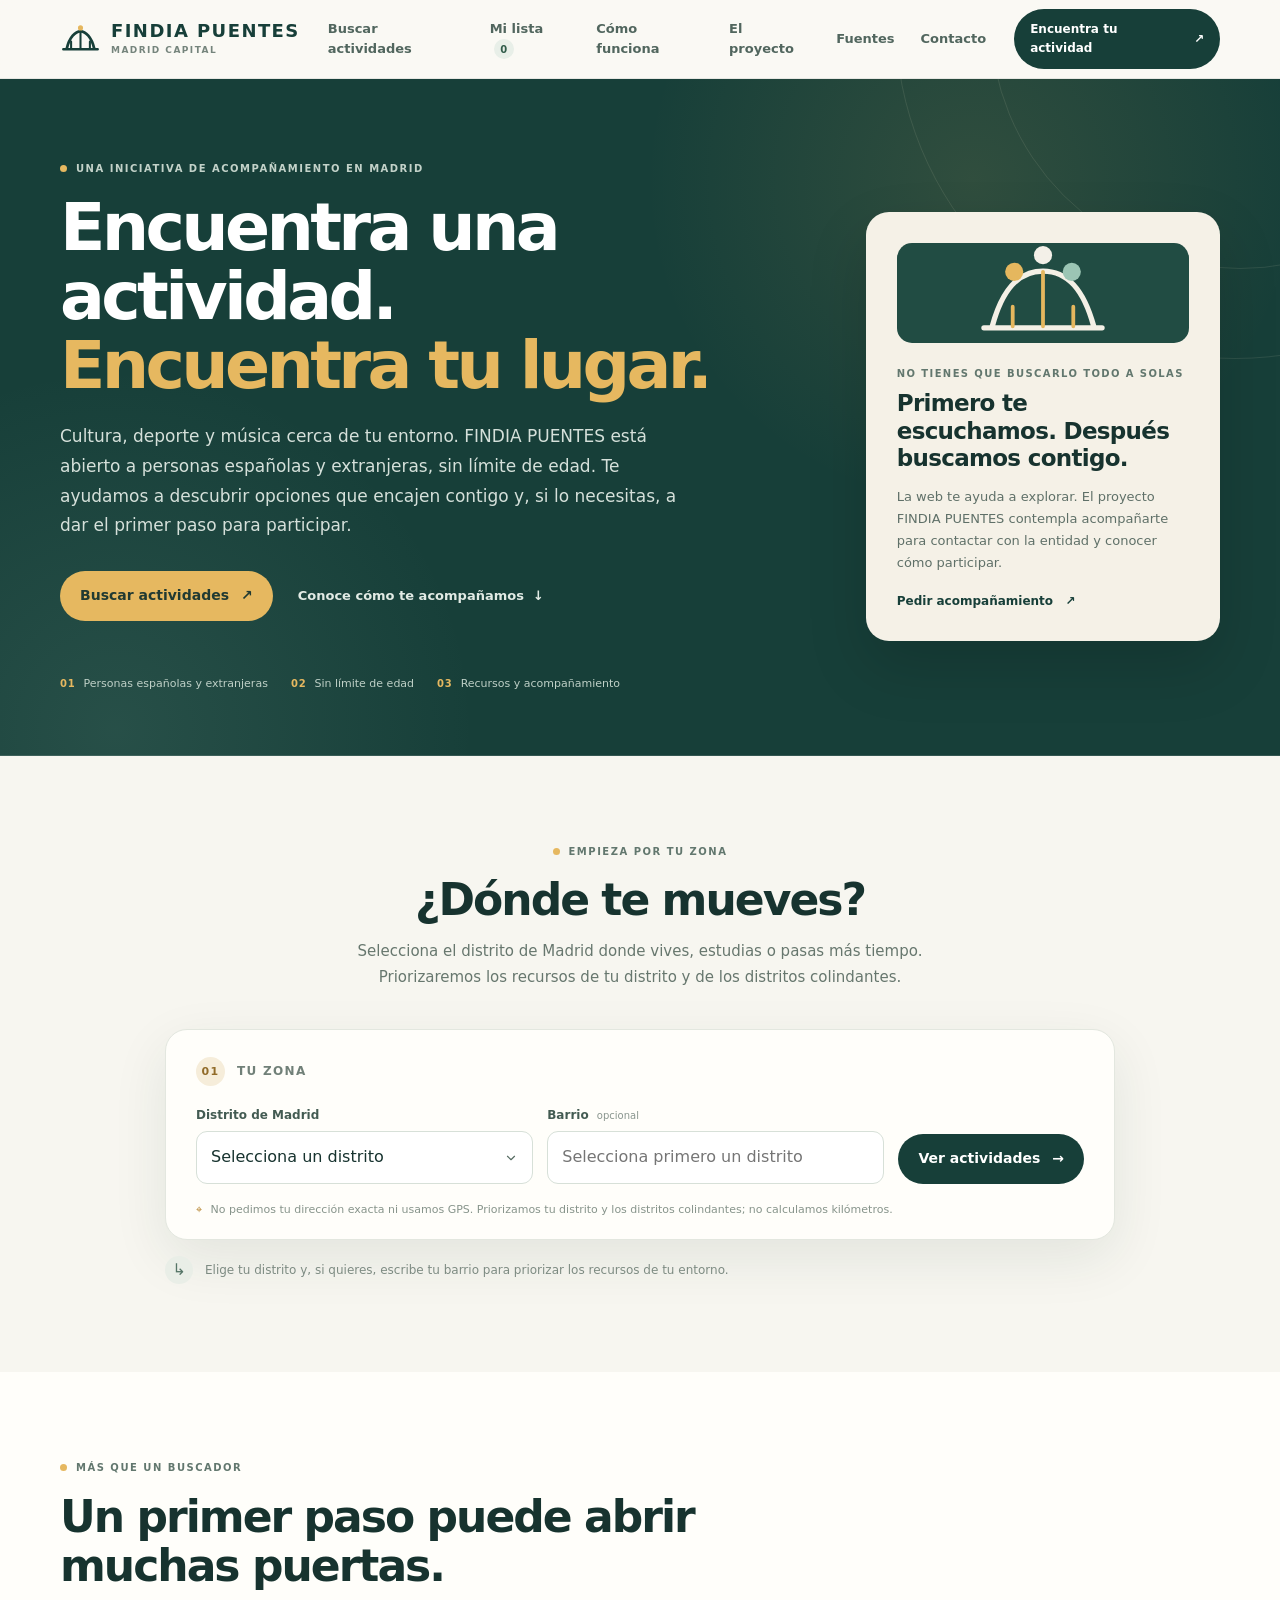
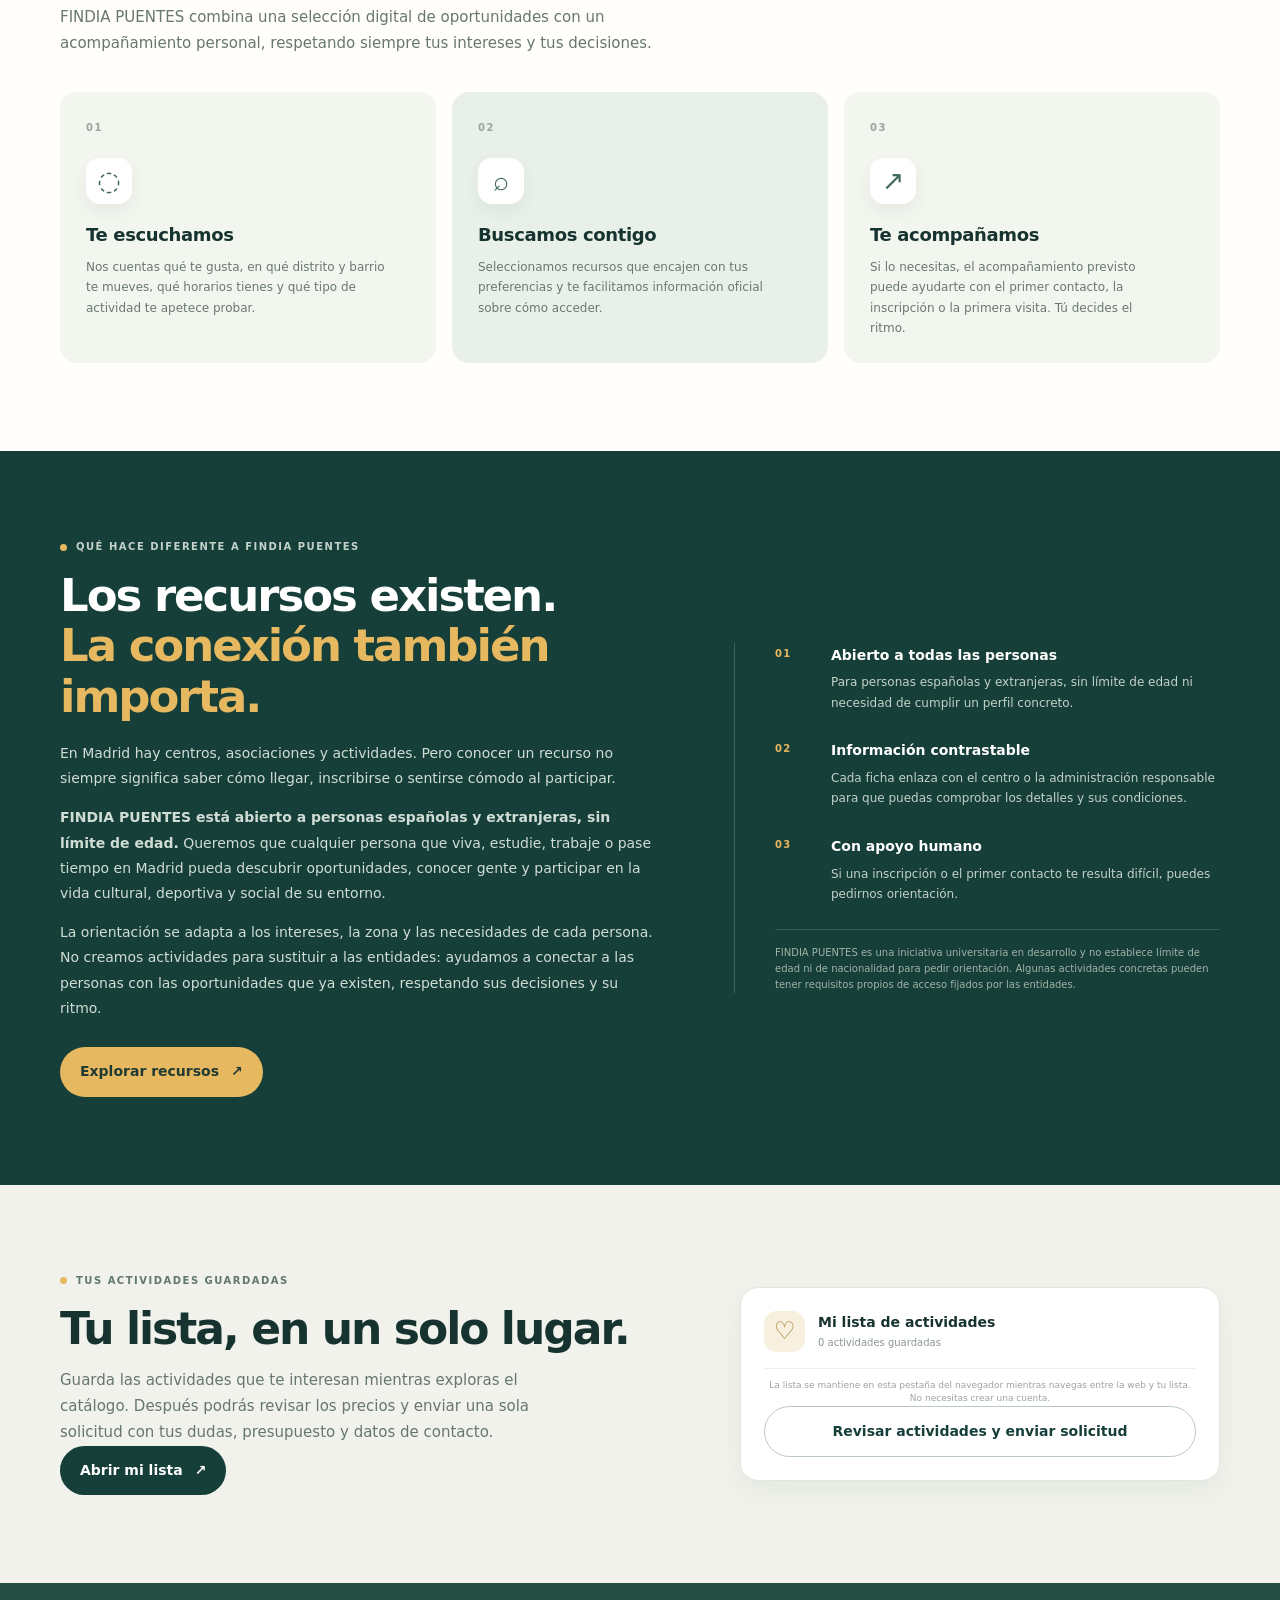
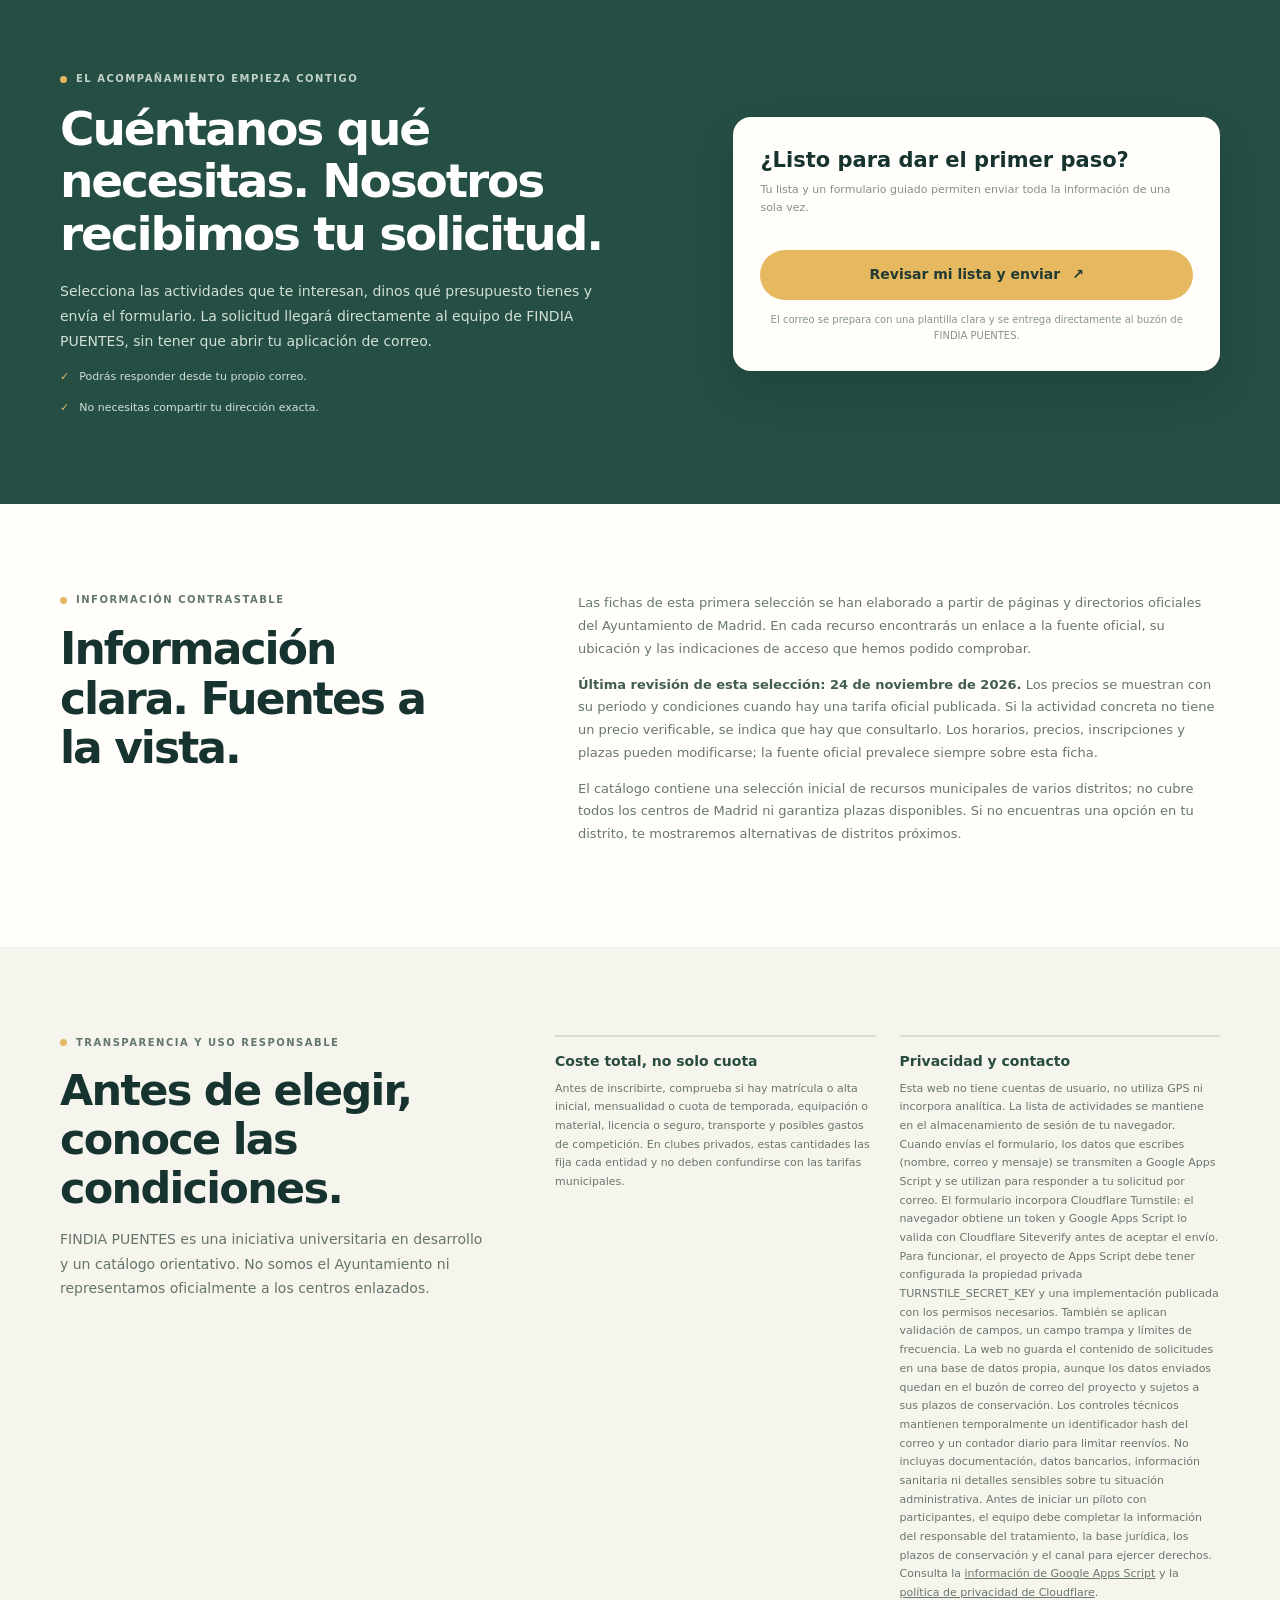
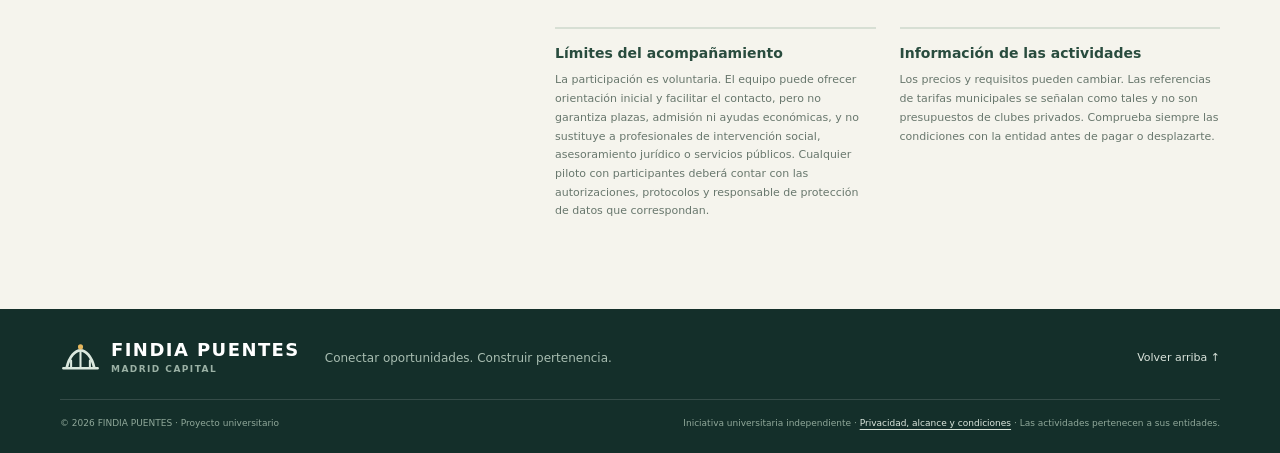
==== commit 551cf4da: "Add direct navigation to official sources section" ====
--- a/index.html
+++ b/index.html
@@ -37,6 +37,7 @@
         <a href="./mi-lista.html">Mi lista <span class="nav-count" id="savedCount">0</span></a>
         <a href="#como-funciona">Cómo funciona</a>
         <a href="#proyecto">El proyecto</a>
+        <a href="#fuentes">Fuentes</a>
         <a href="#contacto">Contacto</a>
       </nav>
       <a class="button button-small nav-cta" href="#buscar">Encuentra tu actividad <span aria-hidden="true">↗</span></a>
@@ -275,7 +276,7 @@
       </div>
     </section>
 
-    <section class="trust-section section">
+    <section class="trust-section section" id="fuentes">
       <div class="container trust-grid">
         <div>
           <p class="eyebrow"><span class="eyebrow-dot"></span> Información contrastable</p>
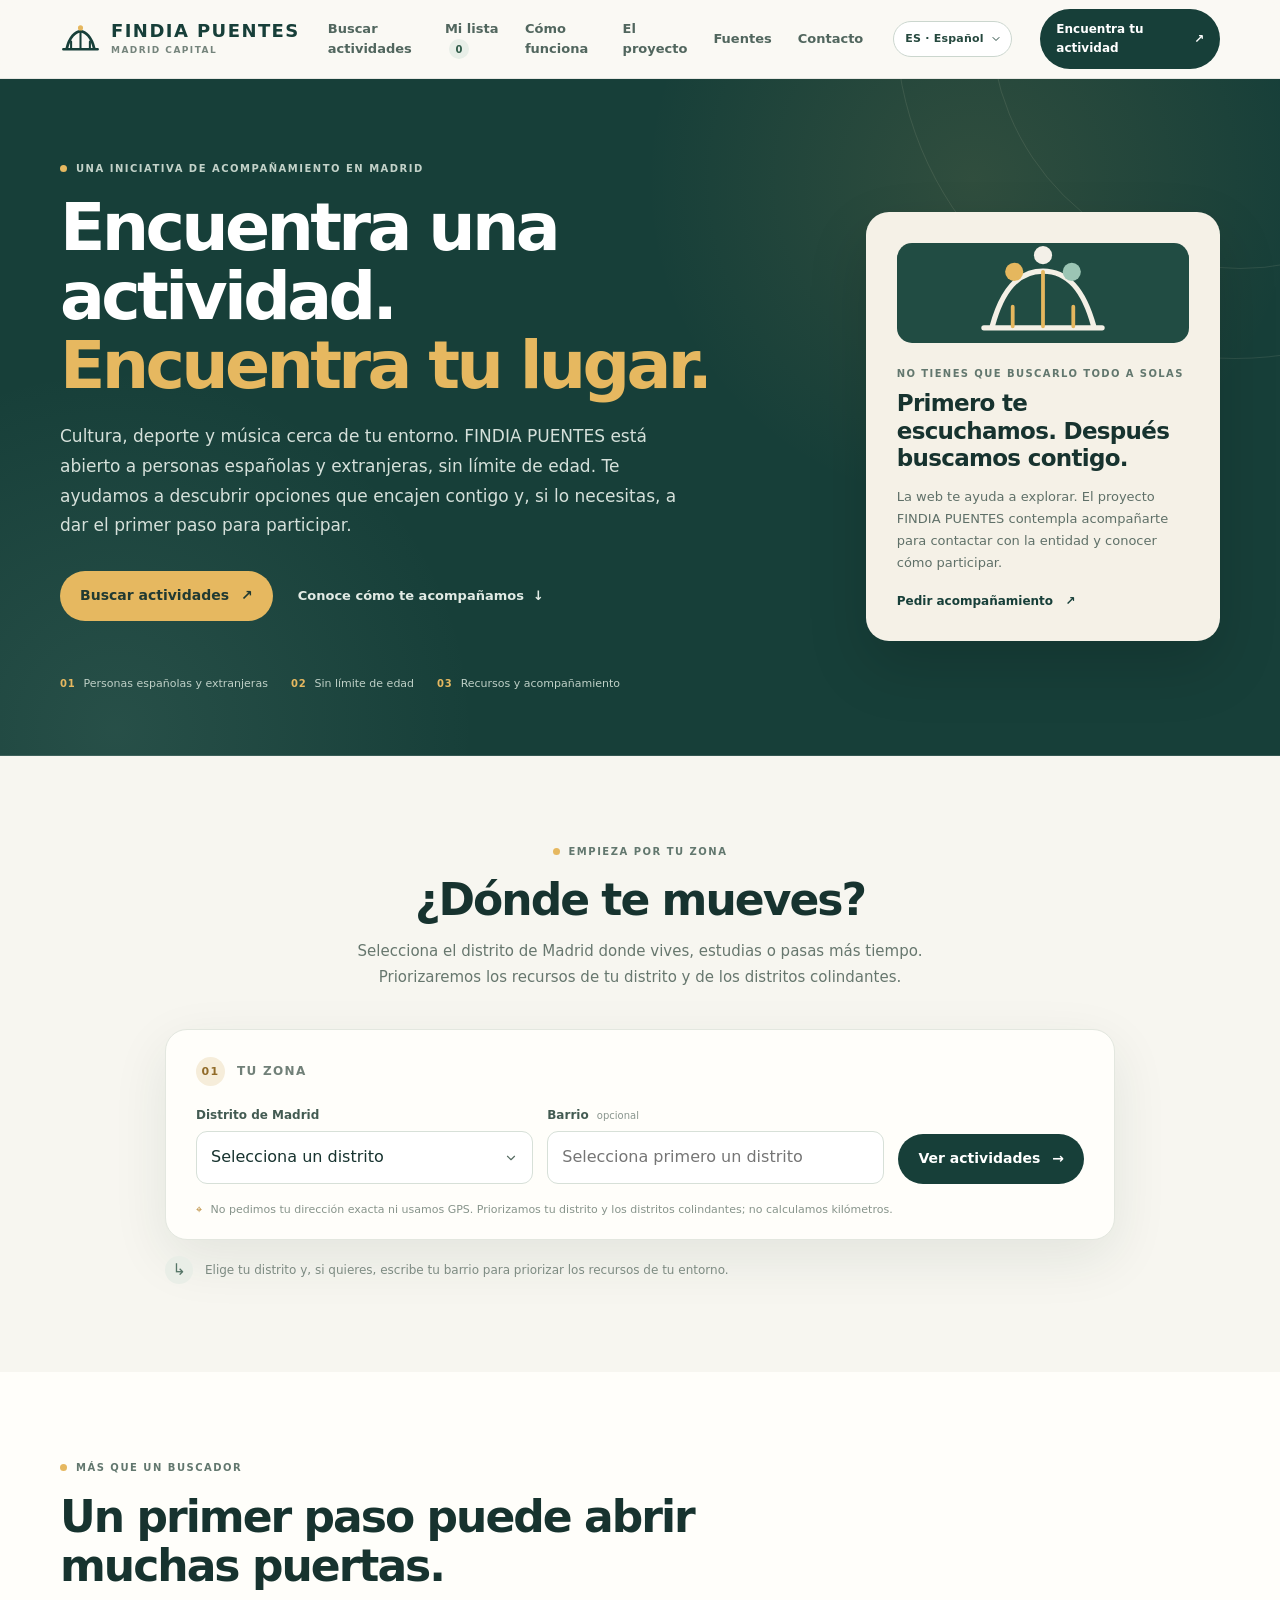
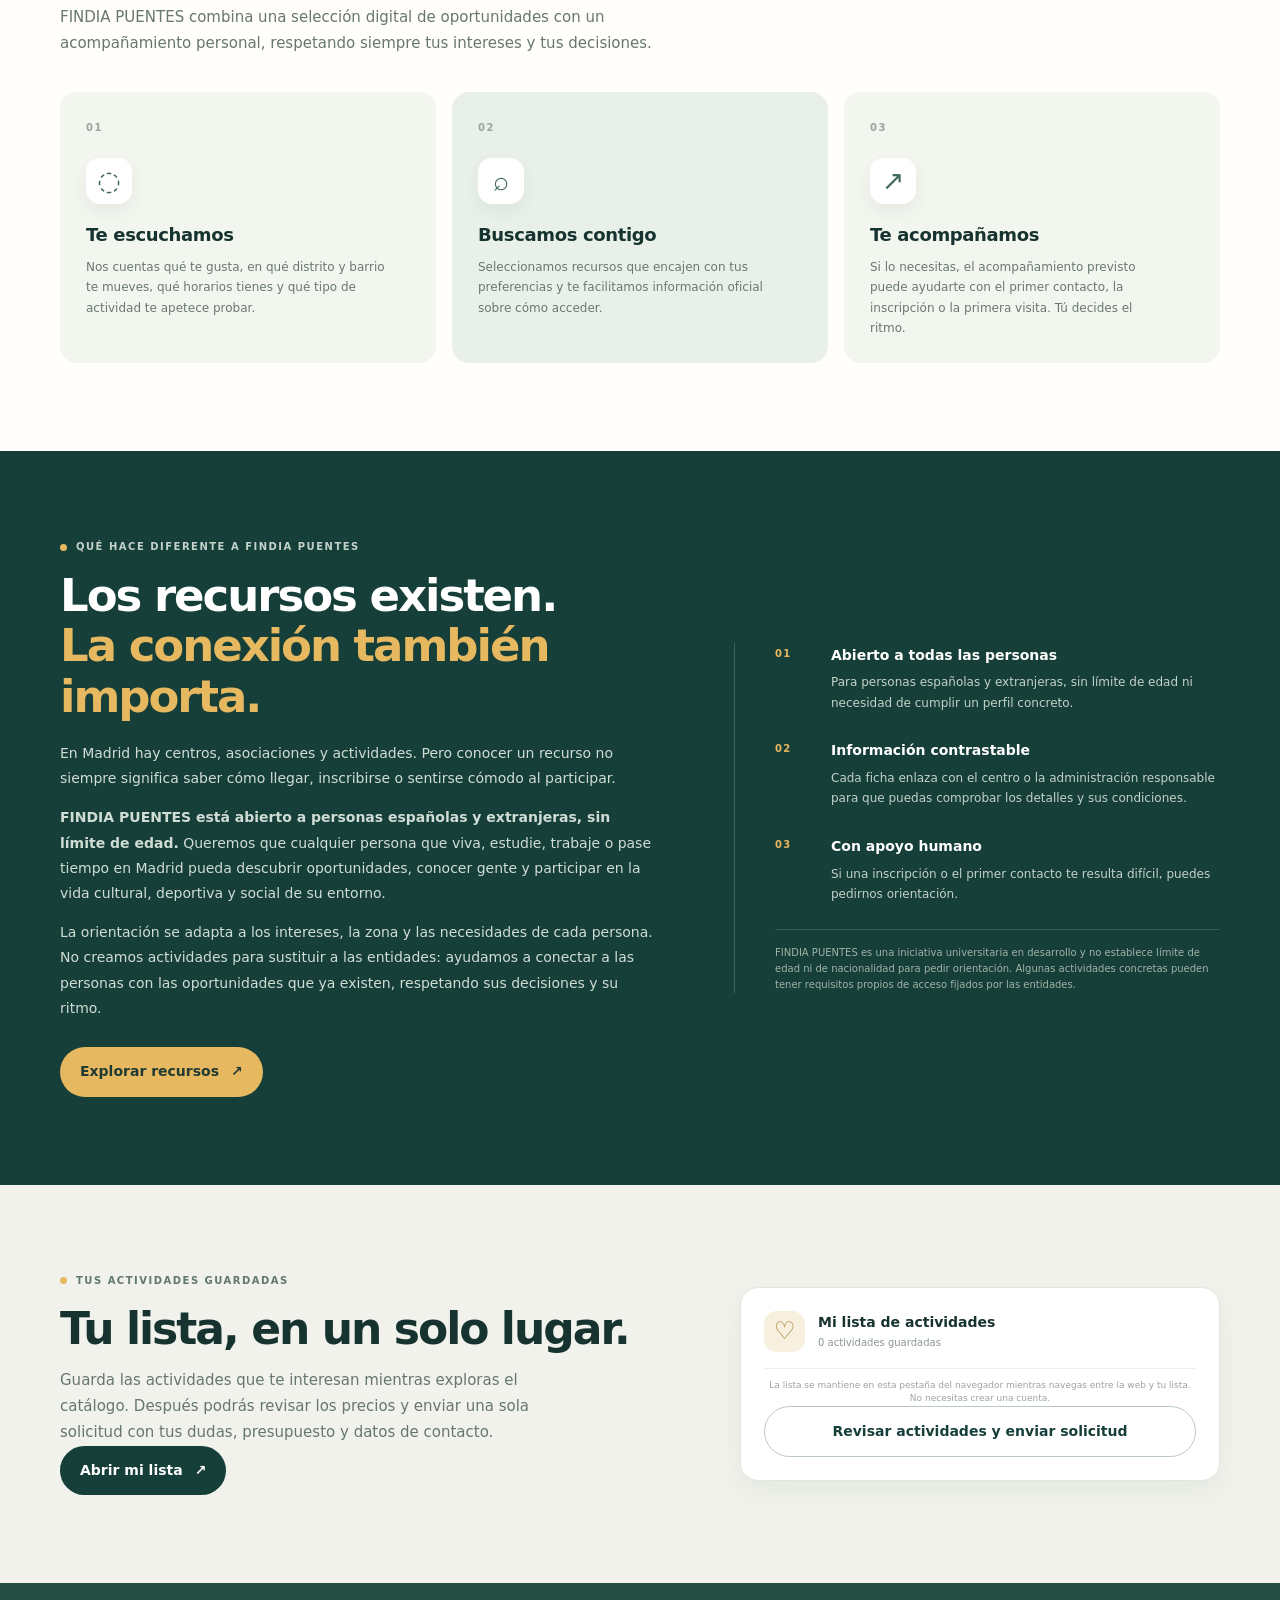
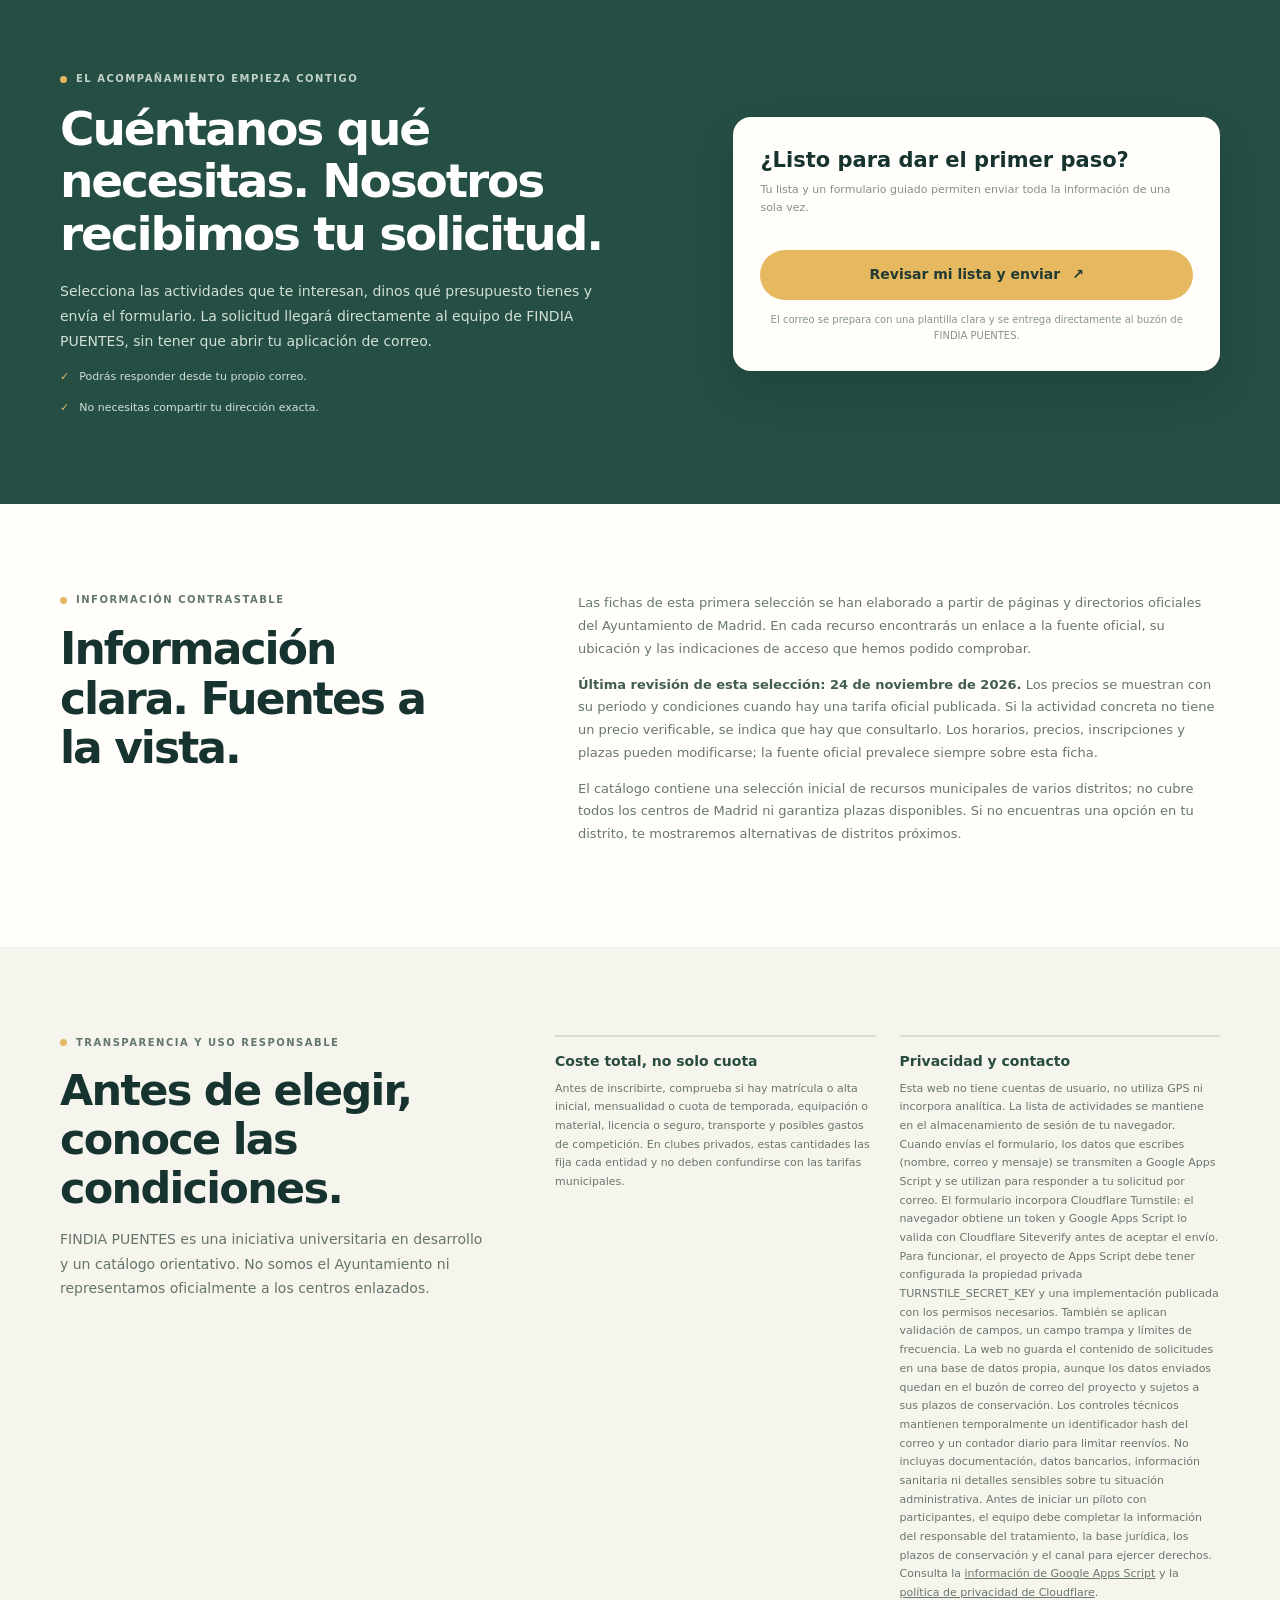
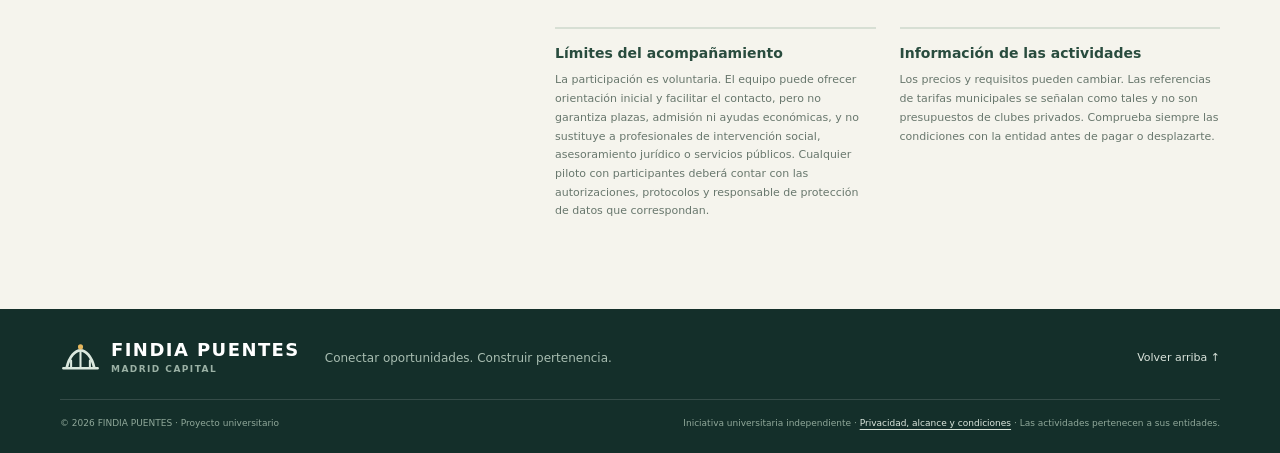
==== commit a0a33197: "Add Spanish and English language selector" ====
--- a/index.html
+++ b/index.html
@@ -39,6 +39,13 @@
         <a href="#proyecto">El proyecto</a>
         <a href="#fuentes">Fuentes</a>
         <a href="#contacto">Contacto</a>
+        <label class="language-switch">
+          <span class="visually-hidden">Idioma</span>
+          <select data-language-select aria-label="Seleccionar idioma">
+            <option value="es">ES · Español</option>
+            <option value="en">EN · English</option>
+          </select>
+        </label>
       </nav>
       <a class="button button-small nav-cta" href="#buscar">Encuentra tu actividad <span aria-hidden="true">↗</span></a>
     </div>
@@ -336,6 +343,7 @@
   </footer>
   <div class="toast" id="toast" role="status" aria-live="polite"></div>
 
+  <script src="./assets/js/i18n.js?v=20261125-bilingual-v1"></script>
   <script src="./assets/js/puentes-data.js?v=20261125"></script>
   <script src="./assets/js/puentes.js?v=20261125"></script>
 </body>
--- a/assets/css/puentes.css
+++ b/assets/css/puentes.css
@@ -460,3 +460,13 @@
   .resource-card:hover,
   .saved-activity-card:hover{transform:none}
 }
+/* Selector de idioma ES / EN */
+.language-switch{display:inline-flex;align-items:center;margin-left:4px}
+.language-switch select{appearance:none;min-height:36px;padding:7px 27px 7px 11px;border:1px solid #cbd6ce;border-radius:999px;background:#fff;color:#25483e;font-size:11px;font-weight:800;letter-spacing:.02em;cursor:pointer;background-image:url("data:image/svg+xml,%3Csvg xmlns='http://www.w3.org/2000/svg' width='12' height='12' viewBox='0 0 24 24' fill='none' stroke='%2325483e' stroke-width='2' stroke-linecap='round' stroke-linejoin='round'%3E%3Cpath d='m6 9 6 6 6-6'/%3E%3C/svg%3E");background-repeat:no-repeat;background-position:right 9px center}
+.language-switch select:focus-visible{outline:3px solid #e6b860;outline-offset:3px}
+.language-switch-standalone{margin:16px 0;justify-content:center}
+.visually-hidden{position:absolute;width:1px;height:1px;padding:0;margin:-1px;overflow:hidden;clip:rect(0,0,0,0);white-space:nowrap;border:0}
+@media(max-width:760px){
+  .main-nav .language-switch{margin:6px 0 10px}
+  .main-nav .language-switch select{min-height:40px}
+}
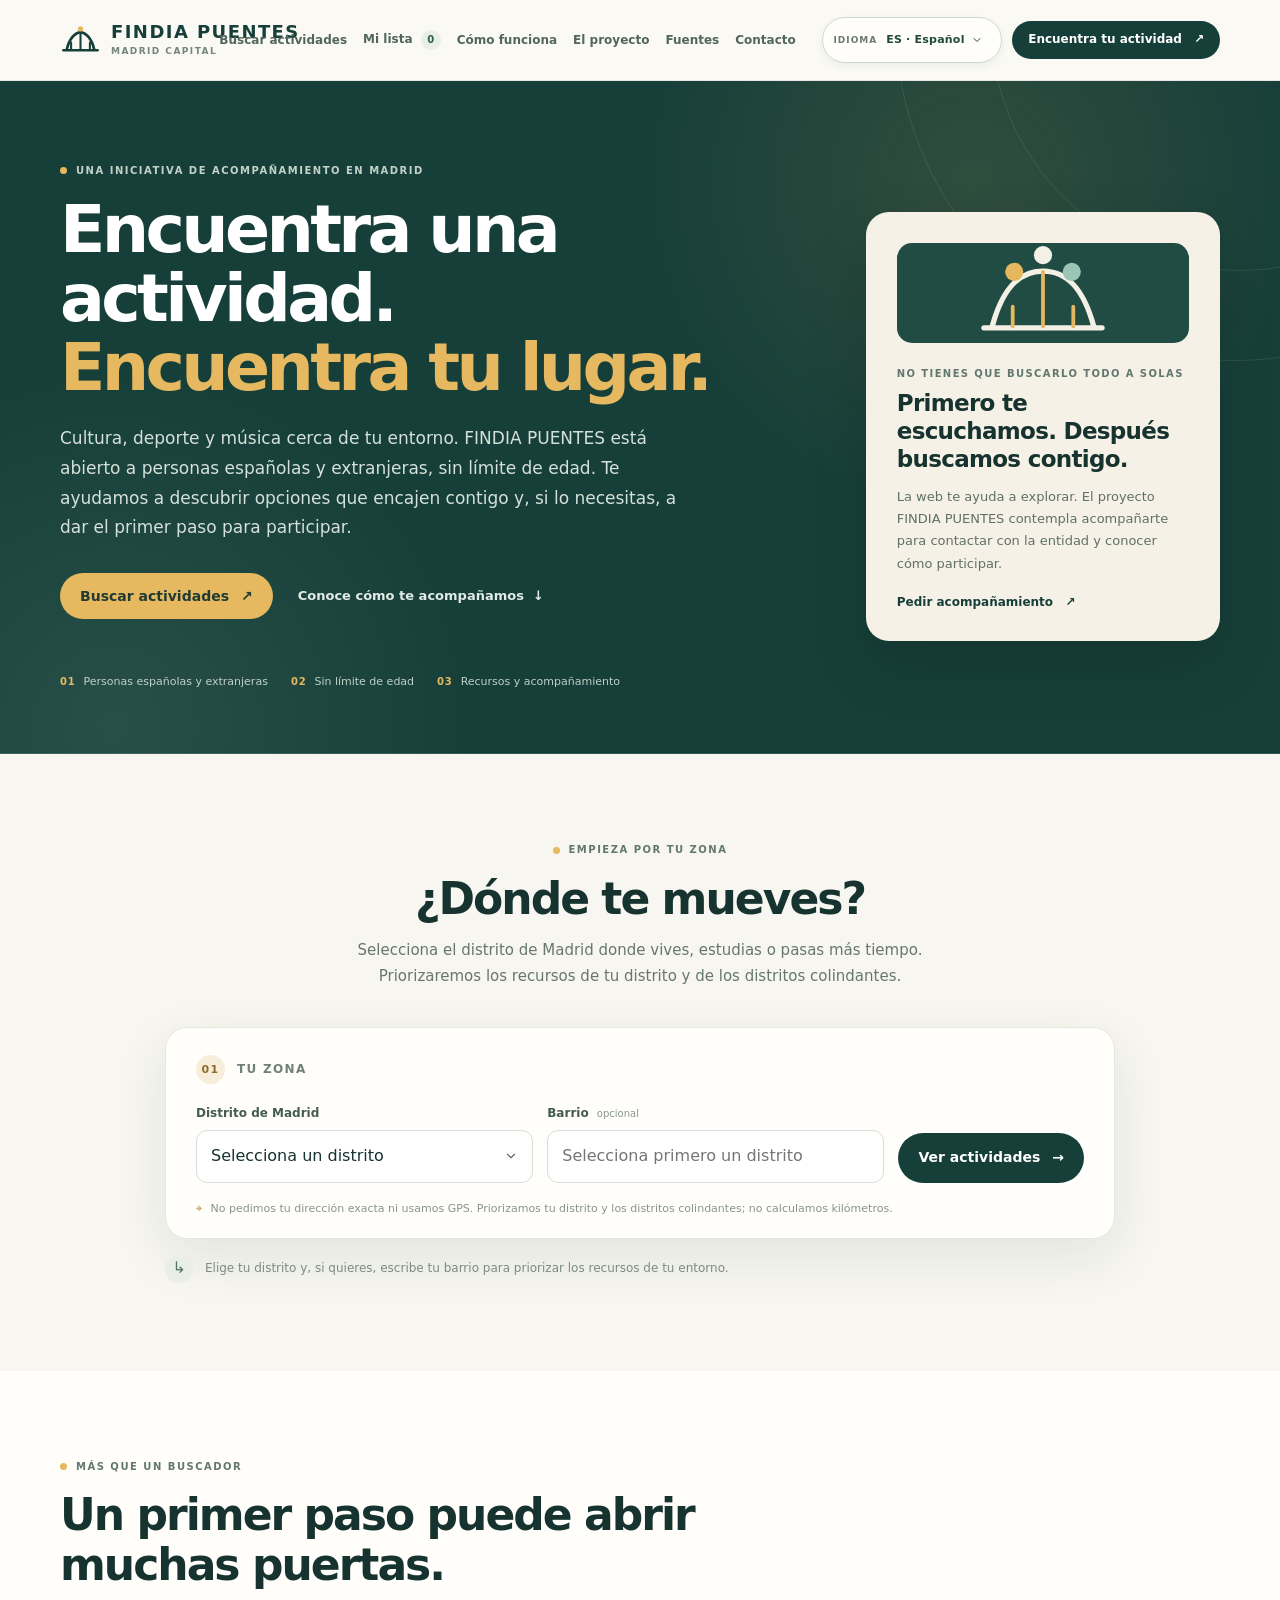
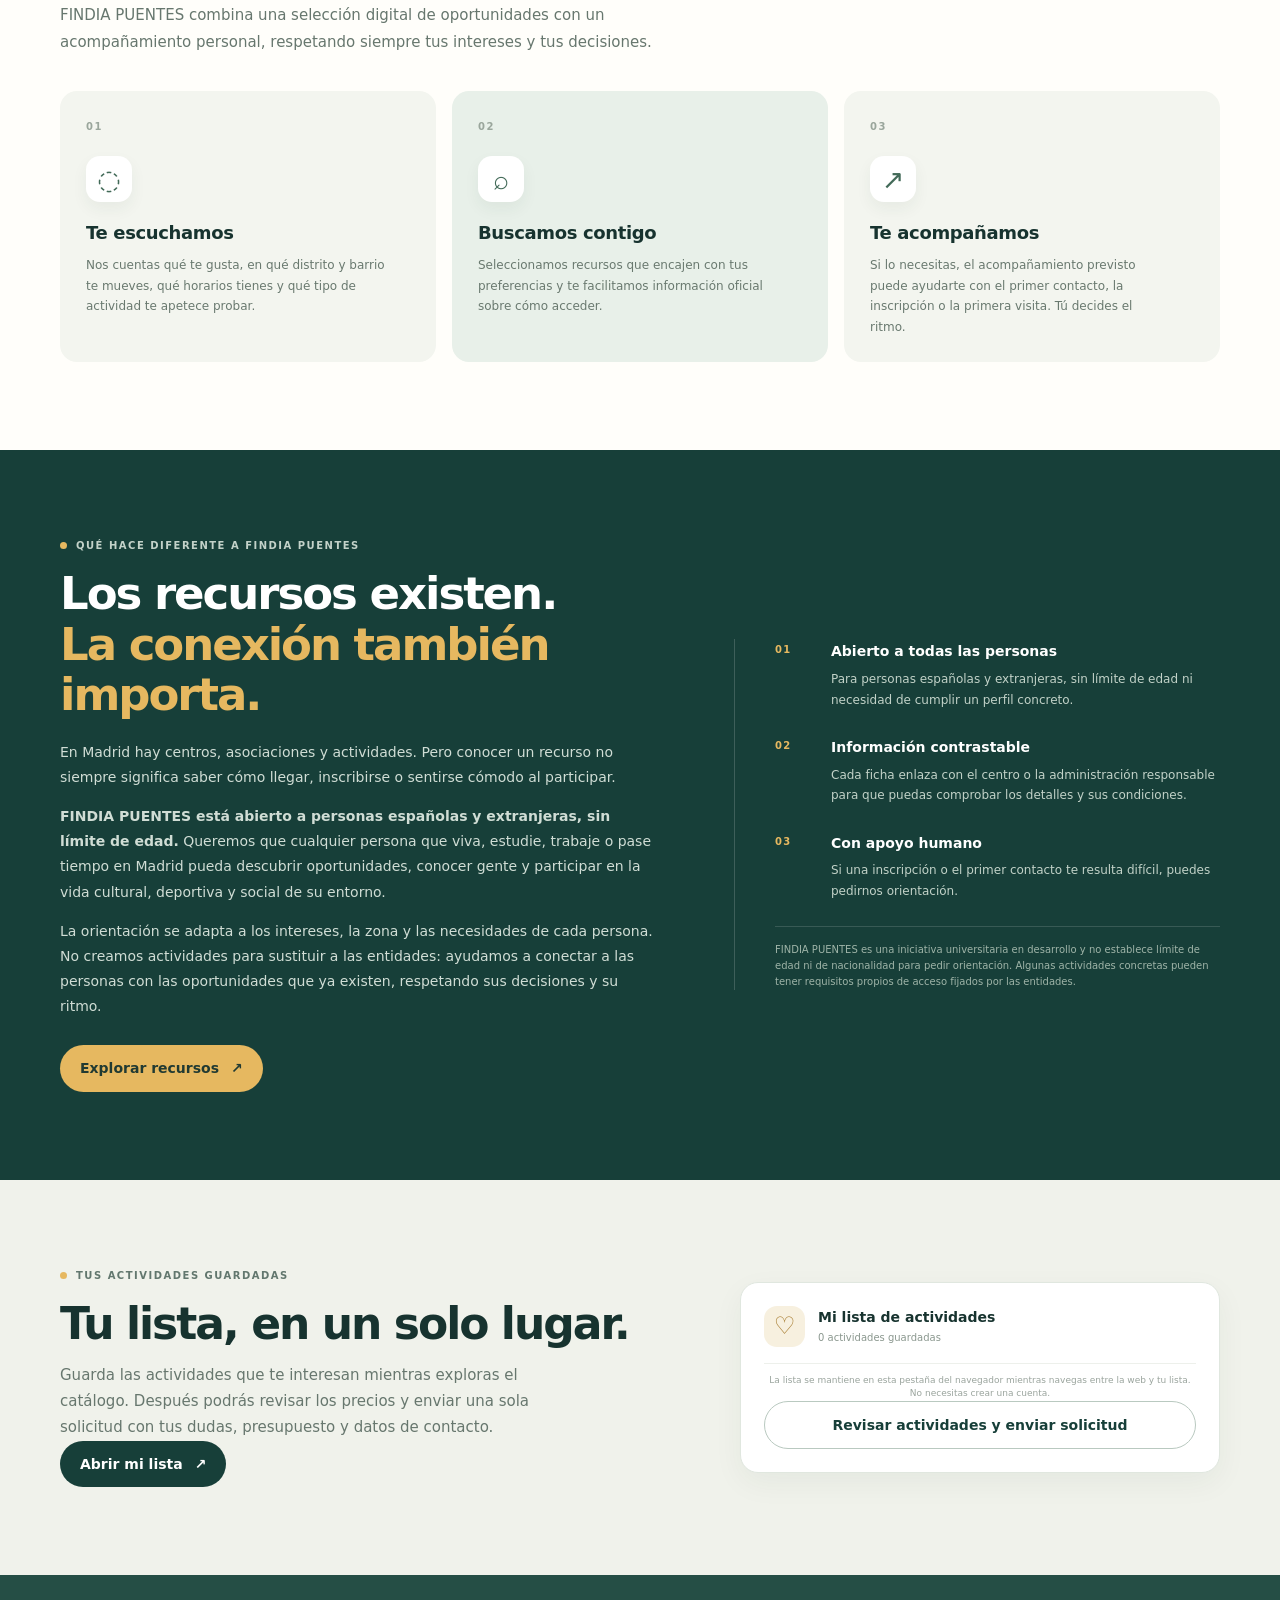
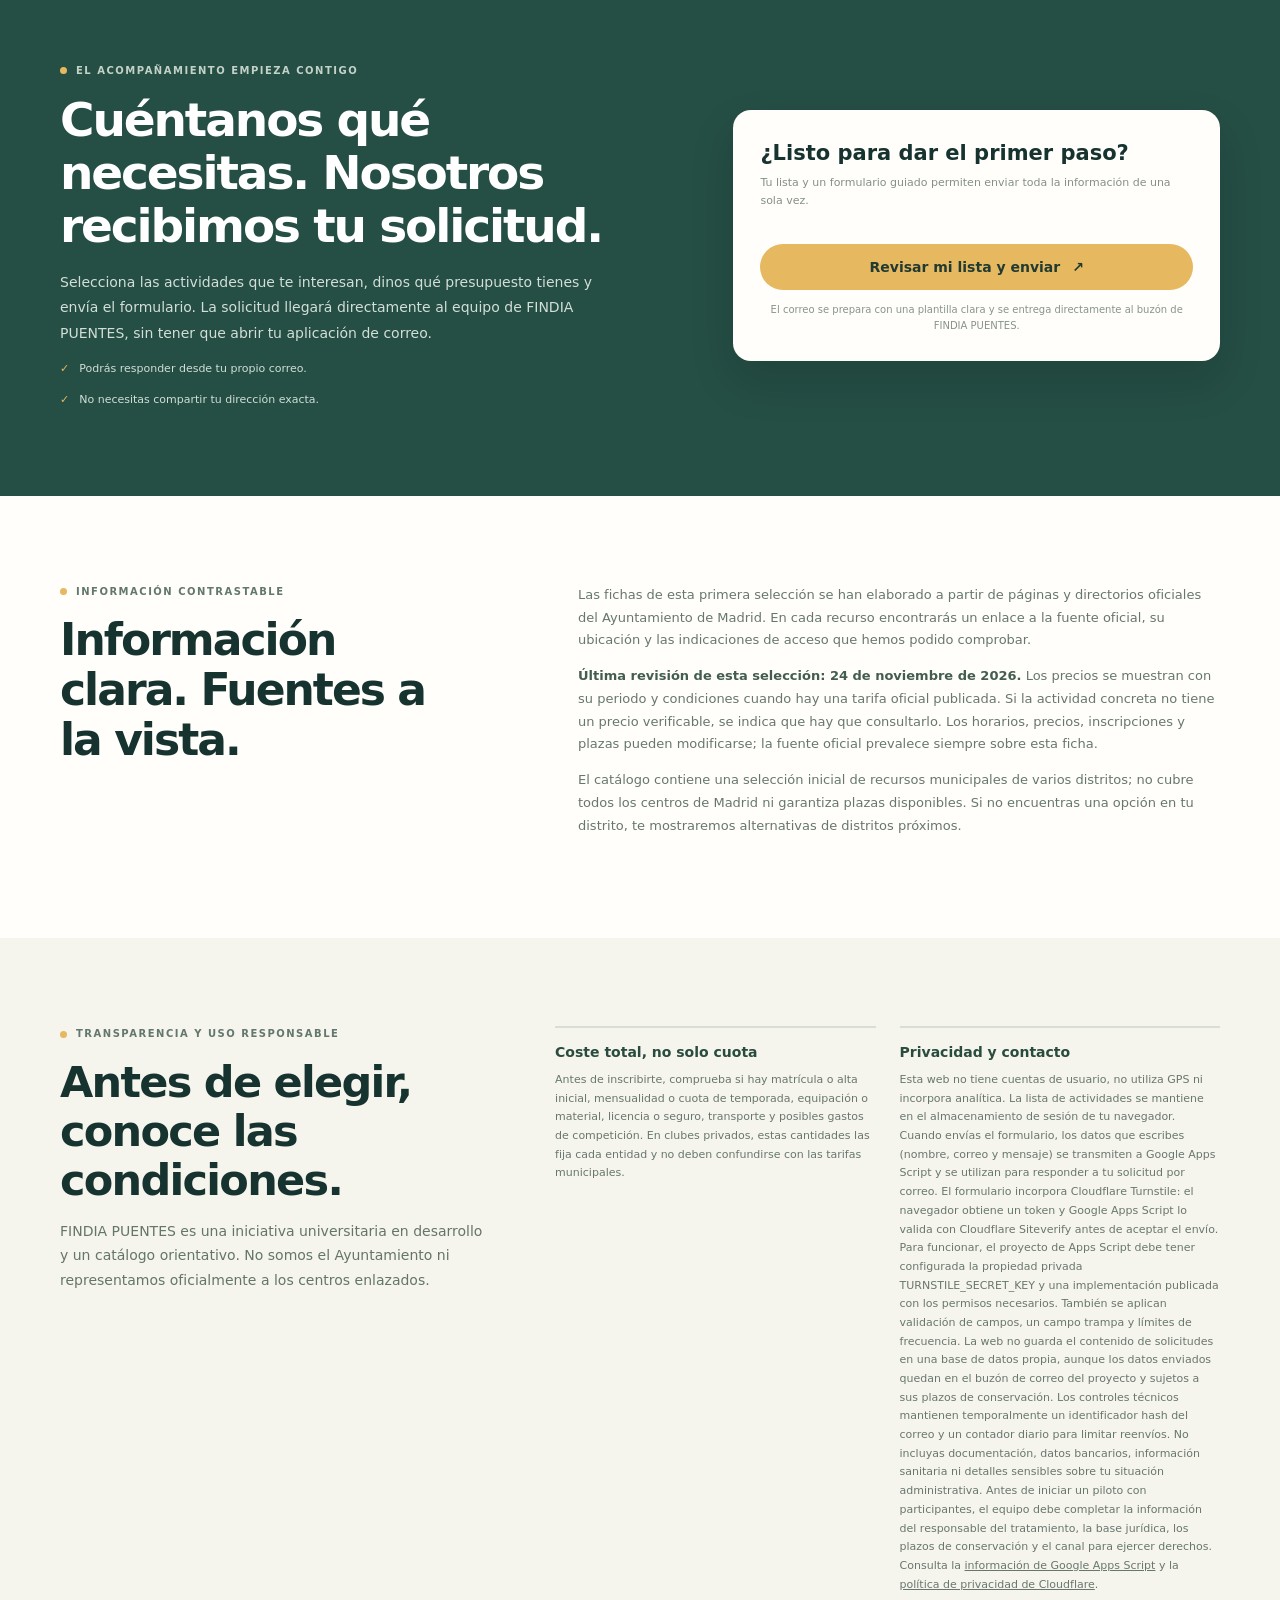
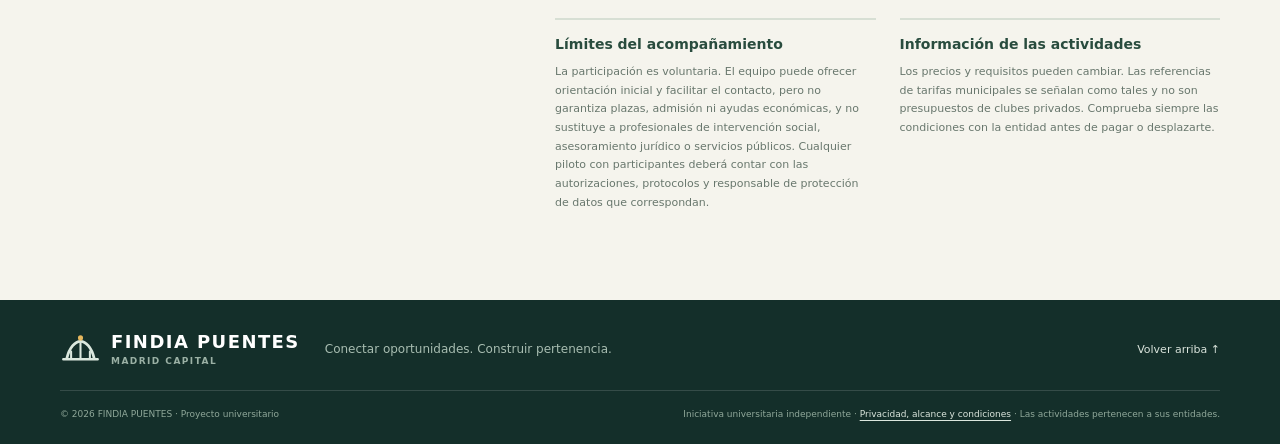
==== commit 0695d05b: "Improve responsive header, language selector and button alignment" ====
--- a/index.html
+++ b/index.html
@@ -11,7 +11,7 @@
   <meta name="robots" content="index,follow">
   <link rel="canonical" href="https://findialab.me/">
   <link rel="icon" href="./assets/favicon.svg" type="image/svg+xml">
-  <link rel="stylesheet" href="./assets/css/puentes.css?v=20261125-presentation-v2">
+  <link rel="stylesheet" href="./assets/css/puentes.css?v=20261125-header-polish-v6">
   <meta property="og:type" content="website">
   <meta property="og:title" content="FINDIA PUENTES | Actividades y acompañamiento en Madrid">
   <meta property="og:description" content="Para personas españolas y extranjeras, sin límite de edad: cultura, deporte, música y acompañamiento en Madrid.">
@@ -31,7 +31,6 @@
         </span>
         <span class="brand-name">FINDIA PUENTES<span class="brand-sub">Madrid capital</span></span>
       </a>
-      <button class="menu-toggle" id="menuToggle" type="button" aria-expanded="false" aria-controls="mainNav" aria-label="Abrir menú">☰</button>
       <nav class="main-nav" id="mainNav" aria-label="Navegación principal">
         <a href="#buscar">Buscar actividades</a>
         <a href="./mi-lista.html">Mi lista <span class="nav-count" id="savedCount">0</span></a>
@@ -39,15 +38,18 @@
         <a href="#proyecto">El proyecto</a>
         <a href="#fuentes">Fuentes</a>
         <a href="#contacto">Contacto</a>
+      </nav>
+      <div class="header-tools">
         <label class="language-switch">
-          <span class="visually-hidden">Idioma</span>
-          <select data-language-select aria-label="Seleccionar idioma">
+          <span class="language-switch-label">Idioma</span>
+          <select id="siteLanguage" data-language-select aria-label="Seleccionar idioma">
             <option value="es">ES · Español</option>
             <option value="en">EN · English</option>
           </select>
         </label>
-      </nav>
-      <a class="button button-small nav-cta" href="#buscar">Encuentra tu actividad <span aria-hidden="true">↗</span></a>
+        <a class="button button-small nav-cta" href="#buscar">Encuentra tu actividad <span aria-hidden="true">↗</span></a>
+        <button class="menu-toggle" id="menuToggle" type="button" aria-expanded="false" aria-controls="mainNav" aria-label="Abrir menú">☰</button>
+      </div>
     </div>
   </header>
 
@@ -343,8 +345,8 @@
   </footer>
   <div class="toast" id="toast" role="status" aria-live="polite"></div>
 
-  <script src="./assets/js/i18n.js?v=20261125-bilingual-v1"></script>
+  <script src="./assets/js/i18n.js?v=20261125-bilingual-v6"></script>
   <script src="./assets/js/puentes-data.js?v=20261125"></script>
-  <script src="./assets/js/puentes.js?v=20261125"></script>
+  <script src="./assets/js/puentes.js?v=20261125-bilingual-v3"></script>
 </body>
 </html>
--- a/assets/css/puentes.css
+++ b/assets/css/puentes.css
@@ -470,3 +470,210 @@
   .main-nav .language-switch{margin:6px 0 10px}
   .main-nav .language-switch select{min-height:40px}
 }
+
+
+/* Revisión visual: cabecera, selector y alineación de acciones */
+.nav-wrap{
+  position:relative;
+  min-height:80px;
+  gap:clamp(10px,1.7vw,22px);
+}
+.main-nav{
+  flex:1 1 auto;
+  justify-content:flex-end;
+  gap:clamp(10px,1.25vw,18px);
+  margin-left:auto;
+  min-width:0;
+}
+.main-nav a{
+  white-space:nowrap;
+  font-size:12px;
+}
+.header-tools{
+  display:flex;
+  align-items:center;
+  justify-content:flex-end;
+  flex:0 0 auto;
+  gap:10px;
+  margin-left:4px;
+}
+.language-switch{
+  display:inline-flex;
+  align-items:center;
+  gap:7px;
+  margin:0;
+  padding:5px 9px 5px 11px;
+  border:1px solid #cbd8ce;
+  border-radius:999px;
+  background:#fffefa;
+  box-shadow:0 3px 10px rgba(23,63,57,.06);
+}
+.language-switch-label{
+  color:#6b7a70;
+  font-size:9px;
+  font-weight:850;
+  letter-spacing:.11em;
+  line-height:1;
+  text-transform:uppercase;
+}
+.language-switch select{
+  width:auto;
+  min-width:108px;
+  min-height:34px;
+  padding:6px 25px 6px 2px;
+  border:0;
+  border-radius:999px;
+  background-color:transparent;
+  color:#21483d;
+  font-size:11px;
+  font-weight:850;
+  line-height:1.2;
+  box-shadow:none;
+}
+.menu-toggle{
+  display:none;
+  align-items:center;
+  justify-content:center;
+  width:40px;
+  min-width:40px;
+  height:40px;
+  padding:0;
+  border:1px solid #d6e0d7;
+  border-radius:12px;
+  background:#fffefa;
+  color:#21483d;
+  font-size:19px;
+  line-height:1;
+}
+.button{
+  min-height:46px;
+  line-height:1.3;
+  white-space:normal;
+  text-align:center;
+}
+.button-small{min-height:38px}
+.button:hover{
+  transform:none;
+  box-shadow:0 8px 18px rgba(19,52,46,.12);
+}
+.button:active{transform:translateY(0);filter:brightness(.98)}
+select,input,textarea{min-height:46px}
+.finder-form{align-items:stretch}
+.field-group select,.field-group input{min-height:50px}
+.finder-submit{min-height:50px;align-self:end}
+.sort-control select{min-height:38px}
+.card-actions{
+  display:grid;
+  grid-template-columns:repeat(2,minmax(0,1fr));
+  align-items:stretch;
+  gap:8px;
+}
+.card-action{
+  display:flex;
+  width:100%;
+  min-width:0;
+  min-height:42px;
+  align-items:center;
+  justify-content:center;
+  padding:9px 8px;
+  text-align:center;
+  line-height:1.3;
+  overflow-wrap:anywhere;
+}
+.card-action-save{
+  grid-column:1/-1;
+  margin-left:0;
+}
+.card-fact{grid-template-columns:minmax(58px,72px) minmax(0,1fr)}
+.card-fact dd{overflow-wrap:anywhere}
+.saved-activity-actions{
+  display:grid;
+  grid-template-columns:repeat(2,minmax(0,1fr));
+  align-items:stretch;
+}
+.saved-activity-actions a,.saved-activity-actions button{
+  display:flex;
+  min-width:0;
+  min-height:40px;
+  align-items:center;
+  justify-content:center;
+  text-align:center;
+  line-height:1.3;
+  overflow-wrap:anywhere;
+}
+.filter-chip{min-height:40px}
+#sendRequest{min-height:50px}
+.list-request-card input:not([type="checkbox"]),
+.list-request-card select,
+.list-request-card textarea{
+  font-size:13px;
+}
+.list-request-card label:not(.privacy-consent){margin:15px 0 7px}
+.list-request-status{line-height:1.65}
+@media(max-width:900px){
+  .nav-wrap{min-height:70px}
+  .main-nav{
+    display:none;
+    position:absolute;
+    z-index:60;
+    top:100%;
+    left:0;
+    right:0;
+    margin:0;
+    padding:18px 20px 22px;
+    flex-direction:column;
+    align-items:stretch;
+    justify-content:flex-start;
+    gap:14px;
+    border:1px solid #e0e7df;
+    border-top:0;
+    border-radius:0 0 16px 16px;
+    background:#fbfaf5;
+    box-shadow:0 18px 30px rgba(20,50,43,.12);
+  }
+  .main-nav.is-open{display:flex}
+  .main-nav a{font-size:14px}
+  .header-tools{margin-left:auto;gap:8px}
+  .nav-cta{display:none!important}
+  .menu-toggle{display:inline-flex}
+}
+@media(max-width:760px){
+  .nav-wrap{min-height:68px}
+  .main-nav{top:100%;left:0;right:0}
+  .language-switch{padding:5px 8px 5px 10px}
+  .language-switch select{min-height:38px}
+  .resource-card{padding:19px}
+  .card-actions{grid-template-columns:repeat(2,minmax(0,1fr))}
+  .saved-activity-actions{grid-template-columns:repeat(2,minmax(0,1fr))}
+}
+@media(max-width:420px){
+  .nav-wrap{gap:7px;min-height:64px}
+  .brand{gap:6px}
+  .brand-symbol{width:30px;height:31px}
+  .brand-name{font-size:14px;letter-spacing:.045em}
+  .brand-sub{display:none}
+  .header-tools{gap:6px}
+  .language-switch{gap:0;padding:4px 5px;border-radius:12px}
+  .language-switch-label{display:none}
+  .language-switch select{
+    width:76px;
+    min-width:76px;
+    min-height:36px;
+    padding:5px 19px 5px 5px;
+    font-size:10px;
+    background-position:right 5px center;
+  }
+  .menu-toggle{width:38px;min-width:38px;height:38px;border-radius:11px}
+  .button{width:auto;max-width:100%;padding:13px 17px}
+  .button-block{width:100%}
+  .resource-card{padding:17px}
+  .card-actions{gap:7px}
+  .card-action{font-size:10px;padding:8px 6px}
+  .saved-activity-actions{gap:7px}
+}
+@media(max-width:360px){
+  .brand-name{font-size:13px}
+  .brand-symbol{width:28px}
+  .language-switch select{width:70px;min-width:70px}
+  .menu-toggle{width:36px;min-width:36px;height:36px}
+}
